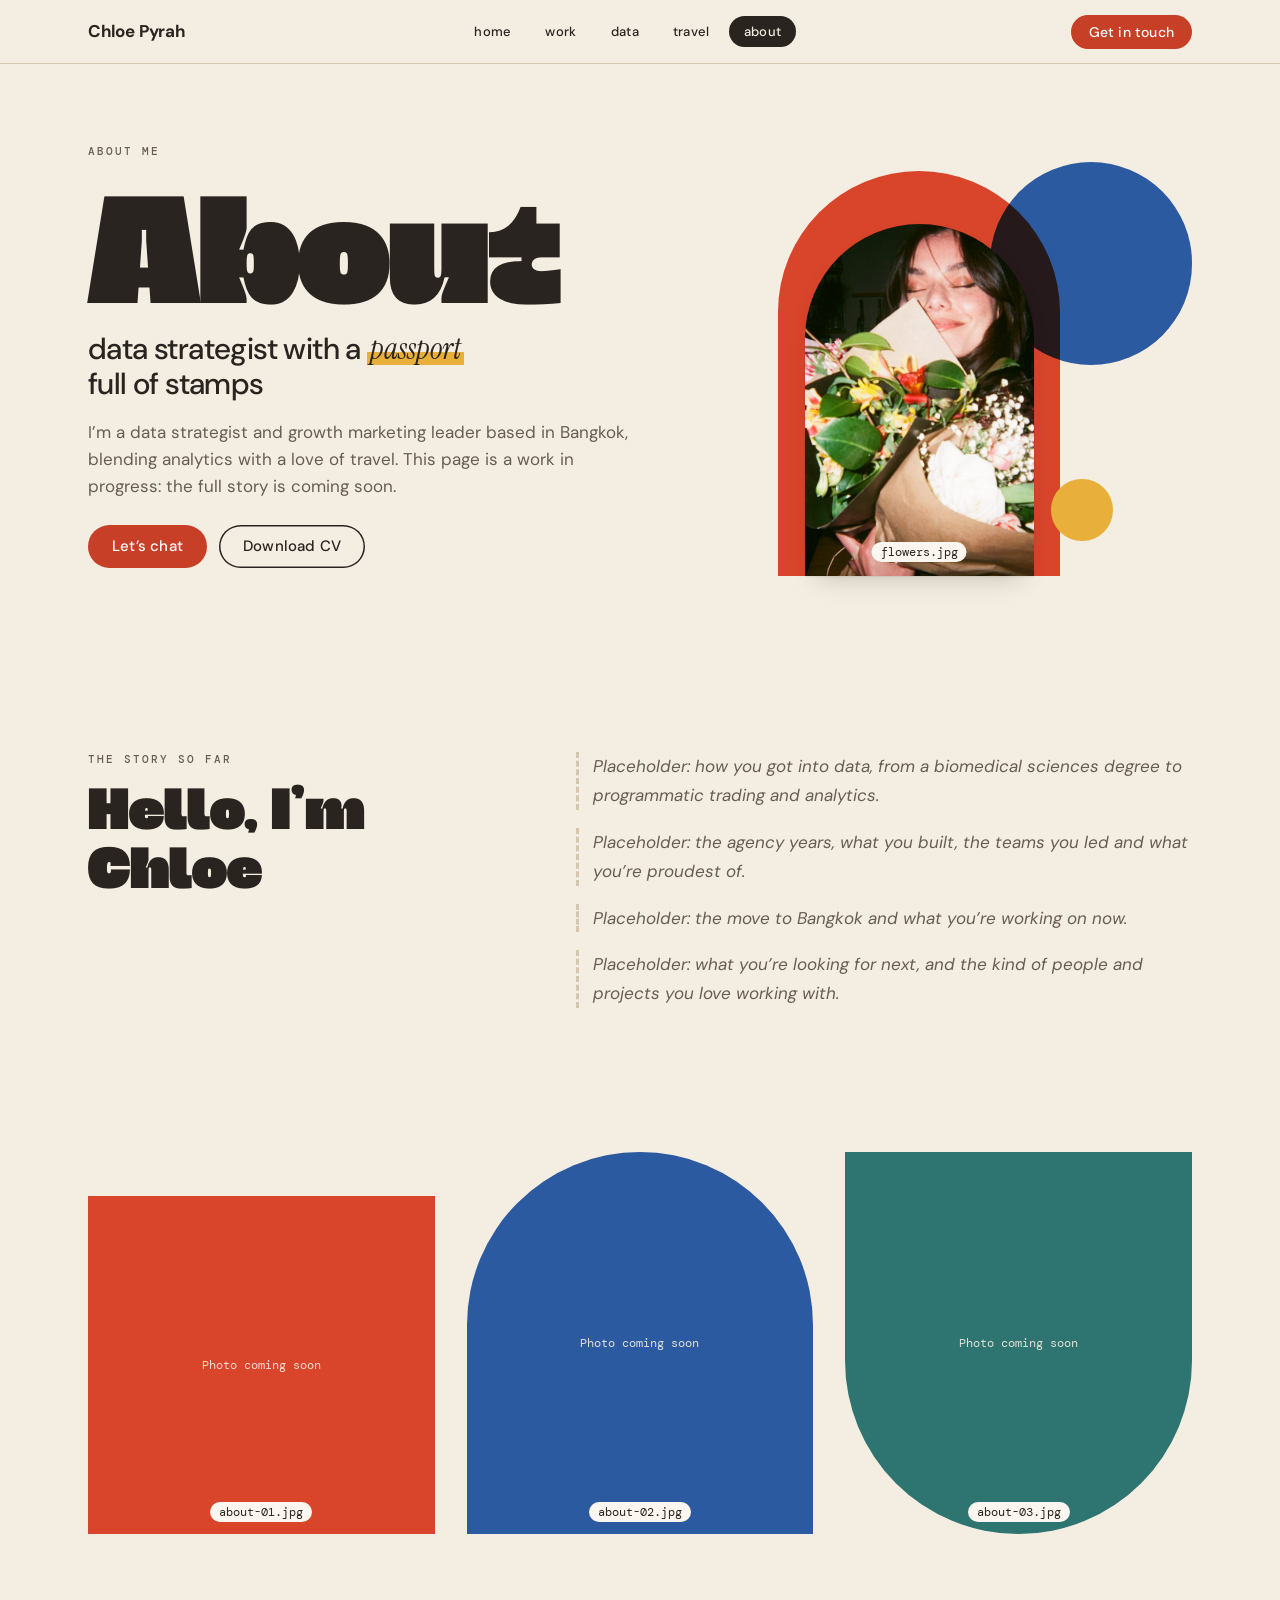
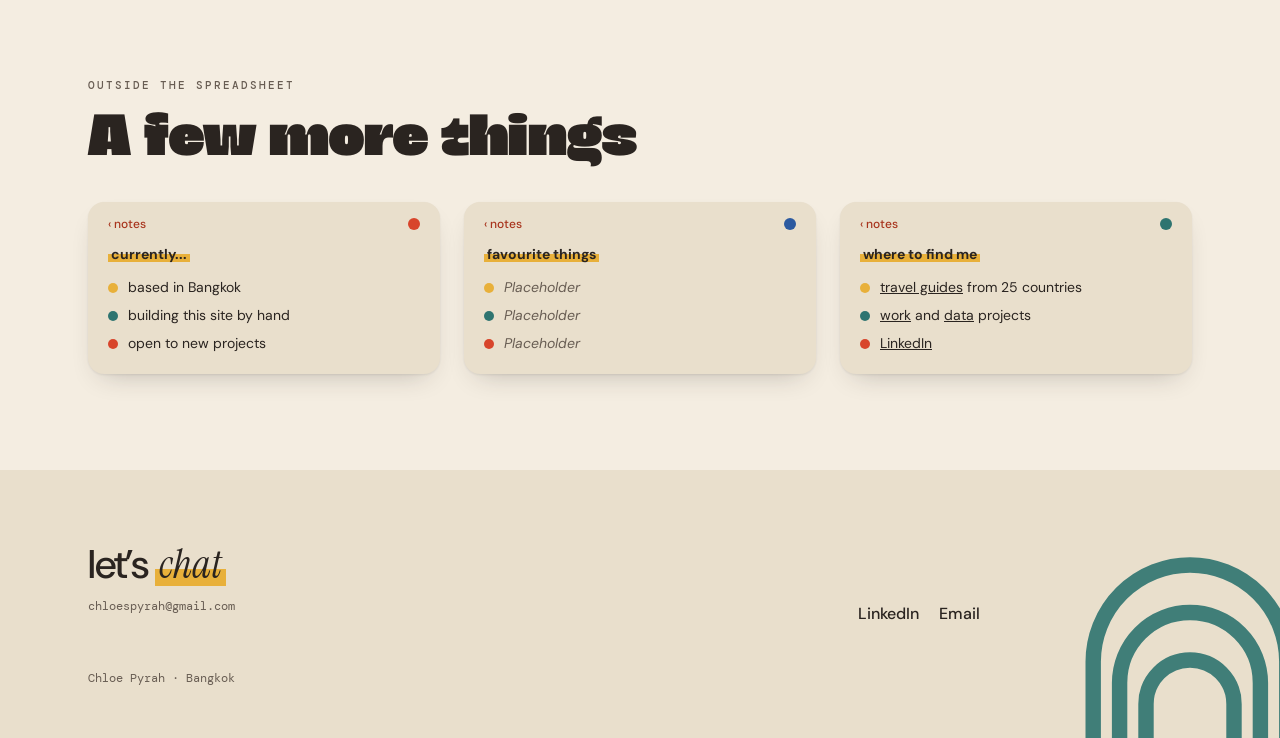
==== about.html @ 9a626092 "Add work, data, travel and about pages" ====
<!DOCTYPE html>
<html lang="en-GB">
<head>
  <meta charset="UTF-8" />
  <meta name="viewport" content="width=device-width, initial-scale=1, viewport-fit=cover" />
  <title>About | Chloe Pyrah</title>
  <meta name="description" content="About Chloe Pyrah, a data strategist and growth marketing leader based in Bangkok." />
  <meta property="og:title" content="About | Chloe Pyrah" />
  <meta property="og:description" content="About Chloe Pyrah, a data strategist and growth marketing leader based in Bangkok." />
  <meta property="og:url" content="https://chloepyrah.com/about.html" />
  <meta property="og:image" content="https://chloepyrah.com/assets/img/chloe-angkor.png" />
  <meta name="theme-color" content="#f4ede1" />
  <link rel="icon" href="favicon.svg" type="image/svg+xml" />
  <link rel="icon" href="favicon-32.png" type="image/png" sizes="32x32" />
  <link rel="apple-touch-icon" href="apple-touch-icon.png" />
  <link rel="preload" href="assets/fonts/Inktera.woff2" as="font" type="font/woff2" crossorigin />
  <link rel="preconnect" href="https://fonts.googleapis.com" />
  <link rel="preconnect" href="https://fonts.gstatic.com" crossorigin />
  <link rel="stylesheet" href="https://fonts.googleapis.com/css2?family=DM+Mono:wght@400;500&amp;family=DM+Sans:opsz,wght@9..40,400;9..40,500;9..40,700&amp;family=Instrument+Serif:ital@0;1&amp;display=swap" />
  <link rel="stylesheet" href="assets/css/styles.css" />
</head>
<body class="page-about">
  <a class="skip" href="#main">Skip to content</a>

  <header class="site-header">
    <div class="wrap">
      <a class="site-name" href="index.html">Chloe Pyrah</a>
      <nav class="cp-pillnav" aria-label="Main">
        <a class="cp-pill" href="index.html">home</a>
        <a class="cp-pill" href="work.html">work</a>
        <a class="cp-pill" href="data.html">data</a>
        <a class="cp-pill" href="travel.html">travel</a>
        <a class="cp-pill" href="about.html" aria-current="page">about</a>
      </nav>
      <a class="cp-btn cp-btn-primary" href="mailto:chloespyrah@gmail.com">Get in touch</a>
    </div>
  </header>

  <main id="main">

    <!-- PAGE HERO -->
    <section class="page-hero page-hero-about" aria-labelledby="page-title">
      <div class="page-hero-text">
        <p class="eyebrow">About me</p>
        <h1 class="page-title" id="page-title">About</h1>
        <p class="cp-phero-tagline">data strategist with a <em class="cp-marker">passport</em> full of stamps</p>
        <p class="hero-intro">I&rsquo;m a data strategist and growth marketing leader based in Bangkok, blending analytics with a love of travel. This page is a work in progress: the full story is coming soon.</p>
        <div class="cp-phero-actions"><a class="cp-btn cp-btn-primary" href="mailto:chloespyrah@gmail.com">Let&rsquo;s chat</a><a class="cp-btn cp-btn-outline" href="resume.pdf" download="Chloe-Pyrah-CV.pdf">Download CV</a></div>
      </div>
      <div class="page-hero-art" aria-hidden="true"><span class="ph-arch"></span><span class="ph-sun"></span><span class="ph-dot"></span><span class="ph-photo ph-photo-arch" style="background-image:url(assets/img/flowers.jpg)"></span><span class="ph-label">flowers.jpg</span></div>
    </section>

    <!-- STORY: replace each placeholder paragraph with your own words, then delete class="placeholder-text" -->
    <section class="section" aria-labelledby="story-title">
      <div class="wrap story">
        <div class="story-head"><p class="eyebrow">The story so far</p><h2 class="h-display" id="story-title">Hello, I&rsquo;m Chloe</h2></div>
        <div class="story-body">
          <p class="placeholder-text">Placeholder: how you got into data, from a biomedical sciences degree to programmatic trading and analytics.</p>
          <p class="placeholder-text">Placeholder: the agency years, what you built, the teams you led and what you&rsquo;re proudest of.</p>
          <p class="placeholder-text">Placeholder: the move to Bangkok and what you&rsquo;re working on now.</p>
          <p class="placeholder-text">Placeholder: what you&rsquo;re looking for next, and the kind of people and projects you love working with.</p>
        </div>
      </div>
    </section>

    <section class="section section-tight" aria-label="Photos">
      <div class="wrap">
        <div class="photo-row">
          <!-- PHOTO: swap this slot for <img src="assets/img/about-01.jpg" alt="Describe the photo" /> --><figure class="photo-slot photo-rect cp-fill-red "><span class="photo-slot-text">Photo coming soon</span><figcaption class="cp-case-file">about-01.jpg</figcaption></figure>
          <!-- PHOTO: swap this slot for <img src="assets/img/about-02.jpg" alt="Describe the photo" /> --><figure class="photo-slot photo-arch cp-fill-blue "><span class="photo-slot-text">Photo coming soon</span><figcaption class="cp-case-file">about-02.jpg</figcaption></figure>
          <!-- PHOTO: swap this slot for <img src="assets/img/about-03.jpg" alt="Describe the photo" /> --><figure class="photo-slot photo-round cp-fill-teal "><span class="photo-slot-text">Photo coming soon</span><figcaption class="cp-case-file">about-03.jpg</figcaption></figure>
        </div>
      </div>
    </section>

    <section class="section" aria-labelledby="life-title">
      <div class="wrap">
        <div class="section-head"><div><p class="eyebrow">Outside the spreadsheet</p><h2 class="h-display" id="life-title">A few more things</h2></div></div>
        <div class="note-row note-row-3">
          <aside class="cp-note"><div class="cp-note-bar"><span class="cp-note-app">&lsaquo; notes</span><span class="cp-note-pin cp-fill-red" aria-hidden="true"></span></div><p class="cp-note-title"><mark>currently...</mark></p><ul class="cp-note-list"><li>based in Bangkok</li><li>building this site by hand</li><li>open to new projects</li></ul></aside>
          <aside class="cp-note"><div class="cp-note-bar"><span class="cp-note-app">&lsaquo; notes</span><span class="cp-note-pin cp-fill-blue" aria-hidden="true"></span></div><p class="cp-note-title"><mark>favourite things</mark></p><ul class="cp-note-list placeholder-list"><li>Placeholder</li><li>Placeholder</li><li>Placeholder</li></ul></aside>
          <aside class="cp-note"><div class="cp-note-bar"><span class="cp-note-app">&lsaquo; notes</span><span class="cp-note-pin cp-fill-teal" aria-hidden="true"></span></div><p class="cp-note-title"><mark>where to find me</mark></p><ul class="cp-note-list"><li><span><a href="travel.html">travel guides</a> from 25 countries</span></li><li><span><a href="work.html">work</a> and <a href="data.html">data</a> projects</span></li><li><a href="https://linkedin.com/in/chloepyrah" target="_blank" rel="noopener">LinkedIn</a></li></ul></aside>
        </div>
      </div>
    </section>

  </main>

  <footer class="site-footer">
    <svg viewBox="0 0 100 100" class="footer-arches cp-motif cp-fill-teal" style="width:220px" aria-hidden="true"><path class="cp-motif-arch" d="M 6 96 L 6 60.8 A 44 44 0 0 1 94 60.8 L 94 96"/><path class="cp-motif-arch" d="M 18 96 L 18 70.4 A 32 32 0 0 1 82 70.4 L 82 96"/><path class="cp-motif-arch" d="M 30 96 L 30 80.0 A 20 20 0 0 1 70 80.0 L 70 96"/></svg>
    <div class="wrap">
      <div class="footer-top">
        <div>
          <p class="h-line">let&rsquo;s <em class="cp-marker">chat</em></p>
          <p class="footer-small" style="margin-top:12px">chloespyrah@gmail.com</p>
        </div>
        <nav class="footer-links" aria-label="Elsewhere">
          <a href="https://linkedin.com/in/chloepyrah" target="_blank" rel="noopener">LinkedIn</a>
          <a href="mailto:chloespyrah@gmail.com">Email</a>
        </nav>
      </div>
      <p class="footer-small">Chloe Pyrah &middot; Bangkok</p>
    </div>
  </footer>

  <script src="assets/js/site.js"></script>
</body>
</html>
---- assets/css/styles.css ----
/* chloepyrah.com: styles generated from the Chloe Pyrah design system */
@font-face { font-family: "Inktera"; src: url("../fonts/Inktera.woff2") format("woff2"); font-weight: 400; font-style: normal; font-display: swap; }

:root {
  --paper: #f4ede1;
  --surface: #fbf7f0;
  --linen: #e9dfcc;
  --sky: #d6e1df;
  --sky-deep: #b5c9c6;
  --chrome: #e6ddcd;
  --line: #d3c7b2;
  --ink: #2a2420;
  --ink-muted: #685d53;
  --red: #d8452b;
  --red-fill: #c63f26;
  --red-ink: #a8341d;
  --on-red: #ffffff;
  --blue: #2c5aa0;
  --on-blue: #ffffff;
  --teal: #2e7470;
  --on-teal: #ffffff;
  --marker: #e8b03a;
  --on-marker: #2a2420;
  --orange: #e0782f;
  --olive: #8a9a3b;
  --focus: #2c5aa0;
  --dot-close: var(--red);
  --dot-min: var(--marker);
  --dot-max: var(--teal);
  --shadow-rest: 0 1px 2px rgba(42,36,32,0.08), 0 12px 28px -14px rgba(42,36,32,0.30);
  --shadow-hover: 0 2px 4px rgba(42,36,32,0.08), 0 20px 36px -16px rgba(42,36,32,0.36);
  --shadow-lift: 0 28px 50px -18px rgba(42,36,32,0.42);
  --space-1: 4px;
  --space-2: 8px;
  --space-3: 12px;
  --space-4: 16px;
  --space-5: 24px;
  --space-6: 32px;
  --space-7: 48px;
  --space-8: 64px;
  --space-9: 96px;
  --radius-none: 0px;
  --radius-window: 12px;
  --radius-card: 16px;
  --radius-pill: 999px;
  --font-display: "Inktera", "Arial Black", Impact, sans-serif;
  --font-serif: "Instrument Serif", "Times New Roman", Georgia, serif;
  --font-sans: "DM Sans", system-ui, -apple-system, "Segoe UI", sans-serif;
  --font-mono: "DM Mono", ui-monospace, "SF Mono", Menlo, monospace;
  --font-numerals: "Inktera", "Arial Black", Impact, sans-serif;
  --blue-light: #b9cdec;
  --teal-light: #b3d6d2;
  --olive-light: #d6dca8;
  --orange-ink: #b5521a;
  --olive-ink: #5b6820;
  color-scheme: light;
}
@media (prefers-color-scheme: dark) {
  :root {
  --paper: #1b1a17;
  --surface: #24221e;
  --linen: #2b2823;
  --sky: #1f2a2b;
  --sky-deep: #2c3b3c;
  --chrome: #34302a;
  --line: #47413a;
  --ink: #f1e9dc;
  --ink-muted: #b5aa9b;
  --red: #f0684b;
  --red-fill: #f0684b;
  --red-ink: #f5937c;
  --on-red: #1b1a17;
  --blue: #8aaee6;
  --on-blue: #1b1a17;
  --teal: #5fb0ad;
  --on-teal: #1b1a17;
  --marker: #e8b03a;
  --on-marker: #2a2420;
  --orange: #ee8e47;
  --olive: #a7b752;
  --focus: #e8b03a;
  --dot-close: var(--red);
  --dot-min: var(--marker);
  --dot-max: var(--teal);
  --shadow-rest: 0 1px 2px rgba(0,0,0,0.4), 0 12px 28px -14px rgba(0,0,0,0.7);
  --shadow-hover: 0 2px 4px rgba(0,0,0,0.4), 0 20px 36px -16px rgba(0,0,0,0.8);
  --shadow-lift: 0 28px 50px -18px rgba(0,0,0,0.85);
    --blue-light: #2c3f60;
    --teal-light: #24413f;
    --olive-light: #3a3f22;
    --orange-ink: #f39a5c;
    --olive-ink: #b9c76a;
    color-scheme: dark;
  }
}

[hidden] { display: none !important; }
.cp-row { display: flex; flex-wrap: wrap; gap: 16px; align-items: center; padding: 20px; }

:where(.cp-btn, .cp-pill, .cp-icon, .cp-case, .cp-draggable, .cp-dot, .cp-sticker):focus-visible { outline: 2px solid var(--focus); outline-offset: 3px; }

/* Shared: calm easing, tone fills, print grain */
:root {
  --cp-ease: cubic-bezier(.22, .61, .36, 1);
  --cp-grain: url("data:image/svg+xml,%3Csvg xmlns='http://www.w3.org/2000/svg' width='160' height='160'%3E%3Cfilter id='n'%3E%3CfeTurbulence type='fractalNoise' baseFrequency='.9' numOctaves='2' stitchTiles='stitch'/%3E%3CfeColorMatrix values='0 0 0 0 0.16 0 0 0 0 0.14 0 0 0 0 0.12 0 0 0 .55 0'/%3E%3C/filter%3E%3Crect width='100%25' height='100%25' filter='url(%23n)'/%3E%3C/svg%3E");
}
.cp-tone-red { background-color: var(--red); color: var(--on-red); }
.cp-tone-blue { background-color: var(--blue); color: var(--on-blue); }
.cp-tone-teal { background-color: var(--teal); color: var(--on-teal); }
.cp-tone-marker { background-color: var(--marker); color: var(--on-marker); }
.cp-tone-orange { background-color: var(--orange); color: var(--on-marker); }
.cp-tone-olive { background-color: var(--olive); color: var(--on-marker); }
.cp-fill-red { fill: var(--red); background-color: var(--red); } .cp-fill-blue { fill: var(--blue); background-color: var(--blue); }
.cp-fill-teal { fill: var(--teal); background-color: var(--teal); } .cp-fill-marker { fill: var(--marker); background-color: var(--marker); }
.cp-fill-orange { fill: var(--orange); background-color: var(--orange); } .cp-fill-olive { fill: var(--olive); background-color: var(--olive); }
svg.cp-motif, svg.cp-atom { background-color: transparent; }

/* Button: flat pill, lifts softly */
.cp-btn { display: inline-flex; align-items: center; gap: 8px; font: 500 15px/1 var(--font-sans); letter-spacing: .2px; padding: 14px 24px; border-radius: var(--radius-pill); border: 0; cursor: pointer; text-decoration: none; transition: transform .25s var(--cp-ease), box-shadow .25s var(--cp-ease), background-color .2s var(--cp-ease); }
.cp-btn:hover { transform: translateY(-2px); box-shadow: var(--shadow-rest); }
.cp-btn:active { transform: translateY(0); box-shadow: none; }
.cp-btn-primary { background: var(--red-fill); color: var(--on-red); }
.cp-btn-secondary { background: var(--blue); color: var(--on-blue); }
.cp-btn-accent { background: var(--marker); color: var(--on-marker); }
.cp-btn-outline { background: transparent; color: var(--ink); box-shadow: inset 0 0 0 1.5px var(--ink); }
.cp-btn-outline:hover { background: var(--ink); color: var(--paper); box-shadow: none; }

/* Tag: flat catalogue label */
.cp-tag { display: inline-flex; align-items: center; font: 500 11px/14px var(--font-mono); letter-spacing: 2px; text-transform: uppercase; padding: 5px 11px; border-radius: var(--radius-pill); }
.cp-tag-neutral { color: var(--ink-muted); box-shadow: inset 0 0 0 1px var(--line); }
.cp-tag-work { background: var(--blue); color: var(--on-blue); }
.cp-tag-data { background: var(--marker); color: var(--on-marker); }
.cp-tag-travel { background: var(--orange); color: var(--on-marker); }
.cp-tag-fashion { background: var(--red-fill); color: var(--on-red); }

/* Marker: italic word over a mustard band on the lower half, like a printed underline */
.cp-marker { font-family: var(--font-serif); font-style: italic; font-weight: 400; letter-spacing: 0; color: inherit; background: linear-gradient(transparent 60%, var(--marker) 60%, var(--marker) 92%, transparent 92%); padding: 0 .1em; -webkit-box-decoration-break: clone; box-decoration-break: clone; }
.cp-marker-red { background-image: linear-gradient(transparent 60%, var(--red) 60%, var(--red) 92%, transparent 92%); }
.cp-marker-blue { background-image: linear-gradient(transparent 60%, var(--blue) 60%, var(--blue) 92%, transparent 92%); }
.cp-marker-teal { background-image: linear-gradient(transparent 60%, var(--teal) 60%, var(--teal) 92%, transparent 92%); }
.cp-marker-orange { background-image: linear-gradient(transparent 60%, var(--orange) 60%, var(--orange) 92%, transparent 92%); }
.cp-marker-olive { background-image: linear-gradient(transparent 60%, var(--olive) 60%, var(--olive) 92%, transparent 92%); }
.cp-marker:is(.cp-marker-red, .cp-marker-blue, .cp-marker-teal) { color: inherit; }

/* Sticker: flat badges and the atomic starburst */
.cp-sticker { position: relative; display: inline-grid; place-items: center; text-align: center; text-decoration: none; flex: none; transition: transform .6s var(--cp-ease); }
.cp-sticker-text { position: relative; font: 500 11px/1.25 var(--font-mono); letter-spacing: 2px; text-transform: uppercase; padding: 0 12px; }
.cp-sticker-circle { border-radius: 50%; }
.cp-sticker-circle:hover { transform: rotate(-12deg); }
.cp-sticker-halfmoon { border-radius: 999px 999px 0 0; align-items: end; padding-bottom: 10px; box-sizing: border-box; }
.cp-sticker-pill { border-radius: var(--radius-pill); padding: 10px 8px; }
.cp-sticker-atom { background: none !important; color: var(--on-marker); }
.cp-sticker-atom .cp-sticker-text { color: var(--on-marker); font-size: 10px; letter-spacing: 1.5px; max-width: 54%; padding: 0; line-height: 1.15; }
.cp-sticker-atom:not(.cp-tone-marker) .cp-sticker-text { color: #ffffff; } /* white text on red, blue, teal, orange and olive starbursts */
.cp-atom { position: absolute; inset: 0; width: 100%; height: 100%; transition: transform 1.2s var(--cp-ease); }
.cp-sticker-atom:hover .cp-atom { transform: rotate(45deg); }
.cp-atom line { stroke-width: 3px; stroke-linecap: round; }
.cp-sticker-atom.cp-tone-marker .cp-atom { --a: var(--marker); } .cp-sticker-atom.cp-tone-red .cp-atom { --a: var(--red); }
.cp-sticker-atom.cp-tone-blue .cp-atom { --a: var(--blue); } .cp-sticker-atom.cp-tone-teal .cp-atom { --a: var(--teal); }
.cp-sticker-atom.cp-tone-orange .cp-atom { --a: var(--orange); } .cp-sticker-atom.cp-tone-olive .cp-atom { --a: var(--olive); }
.cp-atom line { stroke: var(--a, var(--marker)); } .cp-atom circle { fill: var(--a, var(--marker)); }

/* Motif */
.cp-motif { display: block; max-width: 100%; height: auto; overflow: visible; }
.cp-motif .cp-motif-ring { fill: none; stroke-width: 6px; stroke-linecap: round; }
.cp-fill-red .cp-motif-ring { stroke: var(--red); } .cp-fill-blue .cp-motif-ring { stroke: var(--blue); } .cp-fill-teal .cp-motif-ring { stroke: var(--teal); }
.cp-fill-marker .cp-motif-ring { stroke: var(--marker); } .cp-fill-orange .cp-motif-ring { stroke: var(--orange); } .cp-fill-olive .cp-motif-ring { stroke: var(--olive); }
.cp-motif .cp-motif-arch { fill: none; stroke-width: 7px; }
.cp-fill-red .cp-motif-arch { stroke: var(--red); } .cp-fill-blue .cp-motif-arch { stroke: var(--blue); } .cp-fill-teal .cp-motif-arch { stroke: var(--teal); }
.cp-fill-marker .cp-motif-arch { stroke: var(--marker); } .cp-fill-orange .cp-motif-arch { stroke: var(--orange); } .cp-fill-olive .cp-motif-arch { stroke: var(--olive); }
.cp-motif .cp-motif-alt { fill: var(--ink); opacity: .85; }

/* Marquee: a slow printed band */
.cp-marquee { overflow: hidden; }
.cp-marquee-track { display: flex; width: max-content; animation: cp-marquee var(--cp-marquee-speed, 48s) linear infinite; }
.cp-marquee:hover .cp-marquee-track { animation-play-state: paused; }
.cp-marquee-row { display: flex; align-items: center; gap: 32px; padding: 14px 16px; font: 400 24px/1 var(--font-display); white-space: nowrap; }
.cp-marquee-dot { width: 10px; height: 10px; border-radius: 50%; background: currentColor; opacity: .9; }
@keyframes cp-marquee { to { transform: translateX(-50%); } }

/* Squiggle */
.cp-squiggle { display: block; max-width: 100%; height: auto; overflow: visible; }
.cp-squiggle path { fill: none; stroke-width: 10px; stroke-linecap: round; stroke-linejoin: round; }
.cp-stroke-teal path { stroke: var(--teal); } .cp-stroke-red path { stroke: var(--red); } .cp-stroke-blue path { stroke: var(--blue); }
.cp-stroke-marker path { stroke: var(--marker); } .cp-stroke-orange path { stroke: var(--orange); } .cp-stroke-olive path { stroke: var(--olive); }

/* PillNav */
.cp-pillnav { display: flex; flex-wrap: wrap; gap: 4px; justify-content: center; padding: 4px; border-radius: var(--radius-pill); background: color-mix(in srgb, var(--surface) 70%, transparent); width: fit-content; margin-inline: auto; box-shadow: var(--shadow-rest); }
.cp-pill { font: 500 13px/1 var(--font-sans); letter-spacing: .3px; color: var(--ink); text-decoration: none; padding: 9px 15px; border-radius: var(--radius-pill); transition: background-color .2s var(--cp-ease), color .2s var(--cp-ease); }
.cp-pill:hover { background: var(--linen); }
.cp-pill[aria-current="page"] { background: var(--ink); color: var(--paper); }

/* Window: soft rounded panel, gentle depth */
.cp-win { position: relative; background: var(--surface); border-radius: var(--radius-window); box-shadow: var(--shadow-rest), 0 0 0 1px var(--line); max-width: 100%; transition: box-shadow .3s var(--cp-ease), transform .3s var(--cp-ease); }
.cp-win-handle { background: var(--chrome); border-radius: var(--radius-window) var(--radius-window) 0 0; }
.cp-win.is-collapsed .cp-win-handle { border-radius: var(--radius-window); }
.cp-win-body { overflow: hidden; border-radius: 0 0 var(--radius-window) var(--radius-window); }
.cp-win-arch .cp-win-body-flush { border-radius: 0 0 var(--radius-window) var(--radius-window); padding: 10px 10px 0; background: var(--surface); }
.cp-win-arch .cp-win-body-flush > * { border-radius: 999px 999px 0 0; overflow: hidden; }
.cp-draggable .cp-win-handle, .cp-note.cp-draggable, .cp-icon.cp-draggable { cursor: grab; touch-action: none; user-select: none; }
.is-dragging, .is-dragging .cp-win-handle { cursor: grabbing !important; }
.cp-win.is-dragging, .cp-note.is-dragging { box-shadow: var(--shadow-lift), 0 0 0 1px var(--line); transform: scale(1.02); }
.cp-win-bar { display: flex; align-items: center; gap: 12px; padding: 10px 12px; min-height: 18px; }
.cp-dots { display: inline-flex; gap: 7px; flex: none; }
.cp-dot { width: 12px; height: 12px; padding: 0; border: 0; border-radius: 50%; display: block; cursor: pointer; transition: transform .2s var(--cp-ease); }
.cp-dot:hover { transform: scale(1.25); }
.cp-dot-close { background: var(--dot-close); } .cp-dot-min { background: var(--dot-min); } .cp-dot-max { background: var(--dot-max); }
.cp-win-title { font: 400 12px/16px var(--font-mono); color: var(--ink-muted); white-space: nowrap; overflow: hidden; text-overflow: ellipsis; }
.cp-win-url { flex: 1; font: 400 12px/16px var(--font-mono); color: var(--ink-muted); background: var(--surface); border-radius: var(--radius-pill); padding: 3px 12px; text-align: center; white-space: nowrap; overflow: hidden; text-overflow: ellipsis; }
.cp-win-body { padding: 24px; font-size: 14px; line-height: 21px; }
.cp-win-body-flush { padding: 0; }
.cp-win-body-flush > img, .cp-win-body-flush > .cp-ph { display: block; width: 100%; }
.cp-shake { animation: cp-shake .45s var(--cp-ease); }
.cp-rise { animation: cp-rise .5s var(--cp-ease); }
@keyframes cp-shake { 0%,100% { translate: 0 0; } 25% { translate: -5px 0; } 50% { translate: 4px 0; } 75% { translate: -2px 0; } }
@keyframes cp-rise { 0%,100% { translate: 0 0; } 50% { translate: 0 -8px; } }

/* DesktopIcon */
.cp-icon { display: inline-flex; flex-direction: column; align-items: center; gap: 8px; width: 108px; padding: 6px; background: none; border: 0; border-radius: 8px; color: var(--ink); text-decoration: none; font: inherit; cursor: pointer; transition: transform .3s var(--cp-ease); }
.cp-icon:hover { transform: translateY(-3px); }
.cp-icon:hover .cp-icon-label { background: var(--ink); color: var(--paper); }
.cp-thumb { width: 80px; height: 64px; border-radius: 6px; background-size: cover; background-position: center; border: 4px solid var(--surface); box-shadow: var(--shadow-rest); }
.cp-thumb-arch { border-radius: 999px 999px 6px 6px; height: 72px; width: 64px; }
.cp-thumb-circle { border-radius: 50%; width: 68px; height: 68px; }
.cp-thumb-sky { background-color: var(--sky-deep); }
.cp-thumb-red { background-color: var(--red); } .cp-thumb-blue { background-color: var(--blue); } .cp-thumb-teal { background-color: var(--teal); }
.cp-thumb-linen { background-color: var(--linen); } .cp-thumb-marker { background-color: var(--marker); }
.cp-thumb-orange { background-color: var(--orange); } .cp-thumb-olive { background-color: var(--olive); }
.cp-folder { width: 64px; height: 52px; }
.cp-folder-back { fill: var(--teal); }
.cp-folder-front { fill: var(--marker); }
.cp-icon-label { font: 400 12px/16px var(--font-mono); padding: 2px 7px; border-radius: 4px; max-width: 100%; overflow: hidden; text-overflow: ellipsis; white-space: nowrap; color: var(--ink); transition: background-color .2s var(--cp-ease), color .2s var(--cp-ease); }

/* NoteCard */
.cp-note { position: relative; background: var(--linen); color: var(--ink); border-radius: var(--radius-card); box-shadow: var(--shadow-rest); padding: 14px 20px 20px; width: 260px; max-width: 100%; font-size: 14px; line-height: 21px; box-sizing: border-box; transition: box-shadow .3s var(--cp-ease), transform .3s var(--cp-ease); }
.cp-note:hover { box-shadow: var(--shadow-hover); transform: translateY(-2px); }
.cp-note-bar { display: flex; justify-content: space-between; align-items: center; margin-bottom: 12px; }
.cp-note-app { font: 500 12px/16px var(--font-sans); color: var(--red-ink); }
.cp-note-pin { width: 12px; height: 12px; border-radius: 50%; }
.cp-note-title { margin: 0 0 12px; font-weight: 700; }
.cp-note-title mark { background: linear-gradient(transparent 50%, var(--marker) 50%, var(--marker) 92%, transparent 92%); color: inherit; padding: 0 3px; }
.cp-note-list { list-style: none; margin: 0; padding: 0; display: grid; gap: 7px; }
.cp-note-list li { display: flex; gap: 10px; align-items: baseline; }
.cp-note-list li::before { content: ""; flex: none; width: 10px; height: 10px; border-radius: 50%; background: var(--marker); transform: translateY(1px); }
.cp-note-list li:nth-child(3n+2)::before { background: var(--teal); }
.cp-note-list li:nth-child(3n)::before { background: var(--red); }
.cp-note-body p { margin: 0 0 8px; }

/* Desktop: a faded print with a sun and a hill */
.cp-desktop { position: relative; overflow: hidden; color: var(--ink); isolation: isolate; }
.cp-desktop::after { content: ""; position: absolute; inset: 0; background-image: var(--cp-grain); opacity: .18; mix-blend-mode: multiply; pointer-events: none; z-index: 0; }
.cp-desktop-sky { background: var(--sky); }
.cp-desktop-paper { background: var(--paper); }
.cp-desktop-sun { position: absolute; z-index: -1; width: 340px; height: 340px; right: -60px; top: -110px; border-radius: 50%; background: var(--marker); opacity: .8; }
.cp-desktop-hill { position: absolute; z-index: -1; width: 70%; height: 320px; left: -12%; bottom: -200px; border-radius: 50% 50% 0 0; background: var(--sky-deep); }
.cp-desktop-paper .cp-desktop-hill { background: var(--linen); }
.cp-desktop-nav { position: relative; z-index: 2; padding: 16px; }

/* PortraitHero: a cut-out portrait sitting on a flat ledge */
.cp-phero { position: relative; display: grid; grid-template-columns: minmax(0, 1fr) minmax(0, 1fr); align-items: center; gap: 32px; padding: 48px max(16px, 6%); background: var(--paper); overflow: hidden; isolation: isolate; }
.cp-phero::after { content: ""; position: absolute; inset: 0; background-image: var(--cp-grain); opacity: .14; mix-blend-mode: multiply; pointer-events: none; }
.cp-phero-text { position: relative; z-index: 2; display: grid; gap: 18px; align-content: center; }
.cp-phero-eyebrow { font: 500 11px/14px var(--font-mono); letter-spacing: 2px; text-transform: uppercase; color: var(--ink-muted); }
.cp-phero-name { margin: 0; font: 400 144px/0.88 var(--font-display); color: var(--ink); text-wrap: balance; }
.cp-phero-tagline { margin: 0; font: 500 30px/1.2 var(--font-sans); letter-spacing: -0.6px; max-width: 18ch; }
.cp-phero-actions { display: flex; flex-wrap: wrap; gap: 12px; margin-top: 6px; }
.cp-phero-stage { position: relative; justify-self: center; width: min(100%, 380px); padding-top: 24px; }
.cp-phero-sun { position: absolute; z-index: -1; width: 78%; aspect-ratio: 1; top: -2%; left: 14%; border-radius: 50%; background: var(--marker); }
.cp-phero-dot { position: absolute; z-index: -1; width: 18%; aspect-ratio: 1; top: 6%; left: -6%; border-radius: 50%; background: var(--orange); }
.cp-phero-figure { position: relative; width: 100%; max-width: 100%; }
.cp-phero-ledge { position: absolute; z-index: 0; top: var(--cp-seat, 60%); left: -20%; right: -70%; height: 140%; border-radius: 999px 999px 0 0; background: var(--teal); }
.cp-phero-blue .cp-phero-ledge { background: var(--blue); } .cp-phero-red .cp-phero-ledge { background: var(--red); }
.cp-phero-img { position: relative; z-index: 1; display: block; width: 100%; height: auto; filter: drop-shadow(0 18px 24px rgba(42, 36, 32, .28)); }
.cp-phero-stage > .cp-sticker { position: absolute; z-index: 2; right: -16%; top: 4%; }
@media (max-width: 640px) {
  .cp-phero { grid-template-columns: 1fr; padding-block: 32px 0; }
  .cp-phero-name { font-size: 72px; }
  .cp-phero-tagline { font-size: 24px; }
  .cp-phero-stage { width: min(80%, 300px); }
}

/* TravelMap: dot-matrix world, pins, zoom, regions, note on click */
.cp-tmap { position: relative; background: var(--linen); border-radius: var(--radius-card); padding: 24px; isolation: isolate; }
.cp-tmap::after { content: ""; position: absolute; inset: 0; border-radius: inherit; background-image: var(--cp-grain); opacity: .14; mix-blend-mode: multiply; pointer-events: none; z-index: 0; }
.cp-tmap-caption { position: relative; z-index: 1; margin: 0 0 14px; font: 400 12px/16px var(--font-mono); color: var(--ink-muted); }
.cp-tmap-stage { position: relative; z-index: 1; width: 100%; max-width: 100%; overflow: hidden; border-radius: 10px; touch-action: none; }
.cp-tmap-stage.is-panning { cursor: grabbing; }
.cp-tmap-world { position: absolute; inset: 0; transform-origin: 0 0; transition: transform .6s var(--cp-ease); }
.cp-tmap-stage.is-panning .cp-tmap-world { transition: none; }
.cp-tmap-dots { position: absolute; inset: 0; width: 100%; height: 100%; }
.cp-tmap-dots path { fill: var(--sky-deep); }
.cp-tmap-pins { position: absolute; inset: 0; pointer-events: none; }
.cp-tmap-pin { pointer-events: auto; position: absolute; z-index: 2; width: 14px; height: 14px; margin: -7px 0 0 -7px; padding: 0; border: 2.5px solid var(--surface); border-radius: 50%; background: var(--red); box-shadow: 0 2px 6px rgba(42, 36, 32, .3); cursor: pointer; transition: left .6s var(--cp-ease), top .6s var(--cp-ease), transform .2s var(--cp-ease), background-color .2s var(--cp-ease); }
.cp-tmap-stage.is-panning .cp-tmap-pin { transition: none; }
.cp-tmap-pin:hover, .cp-tmap-pin:focus-visible { transform: scale(1.5); z-index: 3; }
.cp-tmap-pin:focus-visible { outline: 2px solid var(--focus); outline-offset: 3px; }
.cp-tmap-pin.is-open { background: var(--marker); transform: scale(1.6); z-index: 4; }
.cp-tmap-pin.is-open::after { content: ""; position: absolute; inset: -9px; border-radius: 50%; border: 2px solid var(--marker); opacity: .6; }
.cp-tmap-regions { position: absolute; z-index: 5; left: 12px; bottom: 12px; display: flex; flex-wrap: wrap; gap: 6px; }
.cp-tmap-chip { font: 500 12px/1 var(--font-sans); padding: 8px 12px; border: 0; border-radius: var(--radius-pill); background: var(--surface); color: var(--ink); box-shadow: var(--shadow-rest); cursor: pointer; transition: background-color .2s var(--cp-ease), color .2s var(--cp-ease); }
.cp-tmap-chip:hover { background: var(--marker); color: var(--on-marker); }
.cp-tmap-chip[aria-pressed="true"] { background: var(--ink); color: var(--paper); }
.cp-tmap-zoom { position: absolute; z-index: 5; right: 12px; bottom: 12px; display: grid; border-radius: 12px; overflow: hidden; background: var(--surface); box-shadow: var(--shadow-rest); }
.cp-tmap-zbtn { width: 36px; height: 36px; border: 0; background: transparent; color: var(--ink); font: 500 20px/1 var(--font-sans); cursor: pointer; }
.cp-tmap-zbtn + .cp-tmap-zbtn { border-top: 1px solid var(--line); }
.cp-tmap-zbtn:hover:not(:disabled) { background: var(--marker); color: var(--on-marker); }
.cp-tmap-zbtn:disabled { color: var(--line); cursor: default; }
:where(.cp-tmap-chip, .cp-tmap-zbtn):focus-visible { outline: 2px solid var(--focus); outline-offset: -2px; }
.cp-tmap-card { position: absolute; z-index: 6; width: 290px; transform: translateX(18px); animation: cp-tmap-in .3s var(--cp-ease); }
.cp-tmap-card.is-left { transform: translateX(calc(-100% - 18px)); }
.cp-tmap-card .cp-note { width: 100%; box-shadow: var(--shadow-hover); }
.cp-tmap-close { border: 0; background: none; padding: 0 2px; font: 400 20px/1 var(--font-sans); color: var(--ink-muted); cursor: pointer; }
.cp-tmap-close:hover { color: var(--ink); }
.cp-tmap-more { display: inline-block; margin-top: 12px; font-weight: 500; font-size: 13px; color: var(--red-ink); text-decoration: none; }
@keyframes cp-tmap-in { from { opacity: 0; } to { opacity: 1; } }
@media (max-width: 640px) {
  .cp-tmap { padding: 14px 10px; }
  .cp-tmap-pin { width: 11px; height: 11px; margin: -5.5px 0 0 -5.5px; border-width: 2px; }
  .cp-tmap-regions { left: 6px; bottom: 6px; gap: 4px; }
  .cp-tmap-chip { padding: 6px 9px; font-size: 11px; }
  .cp-tmap-zoom { right: 6px; bottom: auto; top: 6px; }
  .cp-tmap-zbtn { width: 30px; height: 30px; font-size: 17px; }
  .cp-tmap-card, .cp-tmap-card.is-left, .cp-tmap-card.is-up { position: static; transform: none; margin: 12px 0 0; width: auto; }
}
@media (prefers-reduced-motion: reduce) { .cp-tmap-card { animation: none; } .cp-tmap-pin, .cp-tmap-world { transition: none; } }

/* StatBlock */
.cp-stat { position: relative; margin: 0; display: grid; gap: 10px; padding: 22px 22px 22px; border-radius: var(--radius-card); background: var(--surface); box-shadow: var(--shadow-rest); max-width: 260px; overflow: hidden; isolation: isolate; }
.cp-stat-disc { position: absolute; z-index: -1; width: 120px; height: 120px; right: -36px; top: -36px; border-radius: 50%; }
.cp-stat-red .cp-stat-disc { background: var(--marker); }
.cp-stat-blue .cp-stat-disc { background: var(--blue-light); }
.cp-stat-orange .cp-stat-disc { background: var(--marker); }
.cp-stat-teal .cp-stat-disc { background: var(--teal-light); }
.cp-stat-green .cp-stat-disc { background: var(--olive-light); }
.cp-stat-value { font: 400 64px/0.9 var(--font-numerals); letter-spacing: -1px; }
.cp-stat-red .cp-stat-value { color: var(--red); }
.cp-stat-blue .cp-stat-value { color: var(--blue); }
.cp-stat-ink .cp-stat-value { color: var(--ink); }
.cp-stat-orange .cp-stat-value { color: var(--orange-ink); }
.cp-stat-green .cp-stat-value { color: var(--olive-ink); }
.cp-stat figcaption { display: grid; gap: 4px; }
.cp-stat-label { font-size: 14px; line-height: 21px; }
.cp-stat-source { font: 400 12px/16px var(--font-mono); color: var(--ink-muted); }

/* CaseCard: alternating rectangle, arch and circle frames */
.cp-case { position: relative; display: grid; gap: 12px; align-content: start; color: var(--ink); text-decoration: none; min-width: 0; }
.cp-case-media { position: relative; display: block; aspect-ratio: 4 / 3; max-width: 100%; background-size: cover; background-position: center; overflow: hidden; transition: border-radius .5s var(--cp-ease), filter .3s var(--cp-ease); }
.cp-case:nth-child(3n+2) .cp-case-media, .cp-case-frame-arch .cp-case-media { border-radius: 999px 999px 0 0; aspect-ratio: 4 / 4.2; }
.cp-case:nth-child(3n) .cp-case-media, .cp-case-frame-round .cp-case-media { border-radius: 0 0 999px 999px; aspect-ratio: 4 / 4.2; }
.cp-case-frame-rect .cp-case-media { border-radius: 0; aspect-ratio: 4 / 3; }
.cp-case:hover .cp-case-media { border-radius: 40px; }
.cp-case-work .cp-case-media { background-color: var(--blue); }
.cp-case-data .cp-case-media { background-color: var(--marker); }
.cp-case-travel .cp-case-media { background-color: var(--orange); }
.cp-case-fashion .cp-case-media { background-color: var(--red); }
.cp-case-file { position: absolute; left: 50%; bottom: 12px; transform: translateX(-50%); font: 400 12px/16px var(--font-mono); background: var(--surface); color: var(--ink); padding: 2px 9px; border-radius: var(--radius-pill); white-space: nowrap; }
.cp-case-sticker { position: absolute; right: -10px; top: -14px; }
.cp-case-meta { display: flex; gap: 10px; align-items: center; flex-wrap: wrap; }
.cp-case-when { font: 400 12px/16px var(--font-mono); color: var(--ink-muted); }
.cp-case-title { font: 400 28px/1 var(--font-display); transition: color .2s var(--cp-ease); }
.cp-case:hover .cp-case-title { color: var(--red); }
.cp-case-summary { font-size: 14px; line-height: 21px; color: var(--ink-muted); }

@media (prefers-reduced-motion: reduce) {
  .cp-marquee-track { animation: none; }
  .cp-shake, .cp-rise { animation: none; }
  .cp-btn, .cp-case-media, .cp-win, .cp-pill, .cp-sticker, .cp-note, .cp-icon, .cp-atom, .cp-dot { transition: none; }
}

/* ===== Page layout (chloepyrah.com) ===== */
*, *::before, *::after { box-sizing: border-box; }
html { scroll-behavior: smooth; }
body { margin: 0; background: var(--paper); color: var(--ink); font-family: var(--font-sans); font-size: 16px; line-height: 1.6; -webkit-font-smoothing: antialiased; }
img { max-width: 100%; display: block; }
a { color: inherit; }
.wrap { width: 100%; max-width: 1200px; margin-inline: auto; padding-left: max(16px, env(safe-area-inset-left, 0px)); padding-right: max(16px, env(safe-area-inset-right, 0px)); }
@media (min-width: 900px) { .wrap { padding-left: 48px; padding-right: 48px; } }
.skip { position: absolute; left: -9999px; } .skip:focus { left: 16px; top: 16px; z-index: 100; background: var(--surface); padding: 8px 12px; border-radius: 8px; }

/* Header */
.site-header { position: sticky; top: 0; z-index: 50; background: color-mix(in srgb, var(--paper) 88%, transparent); backdrop-filter: blur(10px); -webkit-backdrop-filter: blur(10px); border-bottom: 1px solid var(--line); }
.site-header .wrap { display: flex; align-items: center; justify-content: space-between; gap: 16px; padding-block: 12px; flex-wrap: wrap; }
.site-name { font: 700 17px/1 var(--font-sans); letter-spacing: -.2px; text-decoration: none; }
.site-header .cp-pillnav { box-shadow: none; background: transparent; margin: 0; }
.site-header .cp-btn { padding: 10px 18px; font-size: 14px; }
@media (max-width: 760px) { .site-header .cp-pillnav { order: 3; width: 100%; justify-content: flex-start; overflow-x: auto; flex-wrap: nowrap; } .site-header .cp-btn { display: none; } }

/* Hero tweaks for full-width page */
.cp-phero { min-height: min(640px, 86vh); padding-block: 56px 0; padding-left: max(16px, env(safe-area-inset-left, 0px)); padding-right: max(16px, env(safe-area-inset-right, 0px)); }
@media (min-width: 900px) { .cp-phero { padding-left: max(48px, calc((100% - 1104px) / 2)); padding-right: max(48px, calc((100% - 1104px) / 2)); } }
.cp-phero-stage { width: min(100%, 420px); align-self: end; }
.hero-intro { margin: 0; max-width: 46ch; color: var(--ink-muted); font-size: 17px; line-height: 1.6; }

/* Sections */
.section { padding-block: 96px; }
.section-head { display: flex; justify-content: space-between; align-items: end; gap: 24px; margin-bottom: 40px; flex-wrap: wrap; }
.eyebrow { font: 500 11px/14px var(--font-mono); letter-spacing: 2px; text-transform: uppercase; color: var(--ink-muted); margin: 0 0 12px; }
.h-display { margin: 0; font: 400 64px/.92 var(--font-display); color: var(--ink); text-wrap: balance; }
.h-line { margin: 0; font: 500 40px/1.1 var(--font-sans); letter-spacing: -1.2px; text-wrap: balance; }
.link-arrow { font: 500 14px/1 var(--font-sans); color: var(--red-ink); text-decoration: none; white-space: nowrap; }
.link-arrow:hover { text-decoration: underline; text-underline-offset: 4px; }
@media (max-width: 640px) { .section { padding-block: 64px; } .h-display { font-size: 40px; } .h-line { font-size: 28px; } }

.case-grid { display: grid; grid-template-columns: repeat(3, minmax(0, 1fr)); gap: 40px 32px; }
@media (max-width: 900px) { .case-grid { grid-template-columns: repeat(2, minmax(0, 1fr)); } }
@media (max-width: 600px) { .case-grid { grid-template-columns: 1fr; } }

/* About desktop */
.about-desktop .cp-desktop { border-radius: 24px; min-height: 620px; }
.about-copy { position: absolute; left: 48px; top: 64px; max-width: 420px; z-index: 1; }
.about-copy p { margin: 16px 0 0; }
.stat-row { display: grid; grid-template-columns: repeat(4, minmax(0, 1fr)); gap: 24px; margin-top: 48px; }
@media (max-width: 1100px) { .stat-row { grid-template-columns: repeat(2, minmax(0, 1fr)); } }
.stat-row .cp-stat { max-width: none; padding: 32px 28px 30px; gap: 14px; align-content: start; }
.stat-row .cp-stat-value { font-size: 88px; }
.cp-stat-teal .cp-stat-value { color: var(--teal); }
.stat-row .cp-stat-label { font-size: 15px; line-height: 23px; }
.stat-row .cp-stat-disc { width: 180px; height: 180px; right: -50px; top: -50px; }
@media (max-width: 760px) { .stat-row { grid-template-columns: 1fr; } .stat-row .cp-stat-value { font-size: 80px; } }
@media (max-width: 760px) {
  .about-desktop .cp-desktop { display: flex; flex-direction: column; gap: 24px; padding: 32px 16px; min-height: 0; }
  .about-copy { position: static; max-width: none; }
  .cp-desktop [data-drag] { position: static !important; width: auto !important; }
  .icon-row { display: flex; flex-wrap: wrap; gap: 8px; }
}
@media (min-width: 761px) { .cp-desktop [data-drag] { position: absolute; } .icon-row { display: contents; } }

/* Travel strip */
.places { display: grid; grid-template-columns: repeat(8, minmax(0, 1fr)); gap: 28px 20px; }
@media (max-width: 1000px) { .places { grid-template-columns: repeat(4, minmax(0, 1fr)); } }
.place { display: grid; gap: 10px; justify-items: center; text-align: center; text-decoration: none; }
.place-shape { width: 100%; max-width: 96px; aspect-ratio: 1; border-radius: 50%; display: grid; place-items: center; font: 400 28px/1 var(--font-display); color: var(--paper); transition: border-radius .5s var(--cp-ease), transform .3s var(--cp-ease); }
.place:nth-child(3n+2) .place-shape { border-radius: 999px 999px 0 0; }
.place:nth-child(3n) .place-shape { border-radius: 0 0 999px 999px; }
.place:hover .place-shape { border-radius: 24px; transform: translateY(-3px); }
.place-name { font-weight: 500; }
.place-region { font: 400 12px/16px var(--font-mono); color: var(--ink-muted); margin-top: -6px; }
.place-more .place-shape { background: transparent; box-shadow: inset 0 0 0 2px var(--line); color: var(--ink); font: 500 15px/1.2 var(--font-sans); }
@media (max-width: 600px) { .places { grid-template-columns: repeat(3, minmax(0, 1fr)); } }

/* Footer */
.site-footer { position: relative; overflow: hidden; background: var(--linen); padding-block: 72px 40px; isolation: isolate; }
.site-footer .wrap { display: grid; gap: 32px; }
.footer-top { display: flex; justify-content: space-between; align-items: end; gap: 24px; flex-wrap: wrap; }
.footer-links { display: flex; gap: 20px; flex-wrap: wrap; }
.footer-links a { text-decoration: none; font-weight: 500; }
.footer-links a:hover { color: var(--red-ink); }
.footer-small { font: 400 12px/16px var(--font-mono); color: var(--ink-muted); }
.footer-arches { position: absolute; right: -20px; bottom: -10px; width: 220px; z-index: -1; opacity: .9; }
@media (min-width: 761px) { .site-footer .wrap { padding-right: 260px; } }
@media (max-width: 760px) { .footer-arches { width: 110px; } .site-footer { padding-bottom: 120px; } .cp-case-media, .cp-case:nth-child(n) .cp-case-media { aspect-ratio: 16 / 11; } }

.place-shape.cp-fill-marker, .place-shape.cp-fill-olive, .place-shape.cp-fill-orange { color: var(--on-marker); }

.travel-map { margin-bottom: 48px; }
.place-group + .place-group { margin-top: 48px; }
.place-group-title { margin: 0 0 20px; font: 500 11px/14px var(--font-mono); letter-spacing: 2px; text-transform: uppercase; color: var(--ink-muted); display: flex; align-items: center; gap: 10px; }
.place-group-title::after { content: ""; flex: 1; height: 1px; background: var(--line); }
.place-group-title span { color: var(--ink); }

/* Hero: blue hanging arch behind the sun (from the design system cover), sticker between the feet */
.cp-phero-arch { position: absolute; z-index: -2; top: -96px; right: -38%; width: 56%; height: 74%; border-radius: 0 0 999px 999px; background: var(--blue); }
.cp-phero-sun { mix-blend-mode: multiply; }
@media (prefers-color-scheme: dark) { .cp-phero-sun { mix-blend-mode: screen; } }
.cp-phero-stage > .cp-sticker { right: auto; left: 13%; top: 79%; }
@media (max-width: 640px) { .cp-phero-arch { top: 0; right: -20%; width: 48%; height: 62%; } }

/* Country buttons filter the travel map */
button.place { border: 0; background: none; padding: 0; font: inherit; color: inherit; cursor: pointer; }
button.place:focus-visible { outline: 2px solid var(--focus); outline-offset: 4px; border-radius: 12px; }
.place[aria-pressed="true"] .place-shape { border-radius: 24px; box-shadow: 0 0 0 4px var(--paper), 0 0 0 7px var(--ink); }
.place[aria-pressed="true"] .place-name { text-decoration: underline; text-underline-offset: 4px; }
.cp-tmap-filter { position: absolute; z-index: 5; left: 12px; top: 12px; display: flex; align-items: center; gap: 10px; padding: 6px 6px 6px 14px; border-radius: var(--radius-pill); background: var(--ink); color: var(--paper); font: 500 13px/1 var(--font-sans); }
.cp-tmap-filter .cp-tmap-chip { box-shadow: none; }

.cp-tmap-card { width: 290px; }
.cp-tmap-card .cp-note-list strong { font-weight: 700; }

/* Angkor portrait: nudge down so she sits right on the teal ledge (no gap) */
.cp-phero-img { transform: translateY(2.4%); }

/* ===== Inner pages: work, data, travel, about ===== */
/* Page hero: big Inktera title with a flat shape composition in the page colour
   (work blue, data mustard, travel orange, about red with blue) */
.page-hero { position: relative; display: grid; grid-template-columns: minmax(0, 1.15fr) minmax(0, 1fr); align-items: center; gap: 48px; padding-block: 72px 80px; padding-left: max(16px, env(safe-area-inset-left, 0px)); padding-right: max(16px, env(safe-area-inset-right, 0px)); overflow: hidden; isolation: isolate; --ph: var(--blue); --ph-2: var(--marker); --ph-3: var(--red); }
@media (min-width: 900px) { .page-hero { padding-left: max(48px, calc((100% - 1104px) / 2)); padding-right: max(48px, calc((100% - 1104px) / 2)); } }
.page-hero-work { --ph: var(--blue); --ph-2: var(--marker); --ph-3: var(--red); }
.page-hero-data { --ph: var(--marker); --ph-2: var(--teal); --ph-3: var(--red); }
.page-hero-travel { --ph: var(--orange); --ph-2: var(--blue); --ph-3: var(--teal); }
.page-hero-about { --ph: var(--red); --ph-2: var(--blue); --ph-3: var(--marker); }
.page-hero-fashion { --ph: var(--red); --ph-2: var(--marker); --ph-3: var(--blue); }
.page-hero-text { display: grid; gap: 18px; justify-items: start; }
.page-hero-text .eyebrow { margin: 0; }
.page-title { margin: 0; font: 400 168px/.82 var(--font-display); letter-spacing: -2px; color: var(--ink); }
.page-hero .cp-phero-tagline { margin: 0; font: 500 30px/1.15 var(--font-sans); letter-spacing: -.6px; }
.page-hero .cp-phero-actions { display: flex; flex-wrap: wrap; gap: 12px; margin-top: 6px; }
.page-hero-art { position: relative; width: min(100%, 440px); aspect-ratio: 1; justify-self: end; }
.ph-arch { position: absolute; left: 6%; bottom: 0; width: 64%; height: 92%; border-radius: 999px 999px 0 0; background: var(--ph); }
.ph-sun { position: absolute; right: 0; top: 6%; width: 46%; aspect-ratio: 1; border-radius: 50%; background: var(--ph-2); mix-blend-mode: multiply; }
.ph-dot { position: absolute; right: 18%; bottom: 8%; width: 14%; aspect-ratio: 1; border-radius: 50%; background: var(--ph-3); }
@media (prefers-color-scheme: dark) { .ph-sun { mix-blend-mode: screen; } }
.ph-label { position: absolute; left: 38%; bottom: 14px; transform: translateX(-50%); z-index: 2; font: 400 12px/16px var(--font-mono); background: var(--surface); color: var(--ink); padding: 2px 9px; border-radius: var(--radius-pill); white-space: nowrap; }
.ph-photo { position: absolute; left: 12%; bottom: 0; width: 52%; height: 80%; border-radius: 999px 999px 0 0; background-size: cover; background-position: center; z-index: 1; box-shadow: var(--shadow-rest); }
.ph-bars { position: absolute; left: 16%; bottom: 0; width: 44%; height: 64%; display: flex; align-items: end; gap: 10%; z-index: 1; }
.ph-bars i { flex: 1; background: var(--surface); border-radius: 999px 999px 0 0; }
.ph-bars i:nth-child(1) { height: 42%; } .ph-bars i:nth-child(2) { height: 70%; } .ph-bars i:nth-child(3) { height: 54%; } .ph-bars i:nth-child(4) { height: 100%; background: var(--red); }
@media (max-width: 900px) {
  .page-hero { grid-template-columns: 1fr; gap: 32px; padding-block: 48px 56px; }
  .page-title { font-size: 104px; }
  .page-hero-art { width: min(80%, 320px); justify-self: center; }
}
@media (max-width: 480px) { .page-title { font-size: 84px; } .page-hero .cp-phero-tagline { font-size: 24px; } }

.section-tight { padding-block: 48px; }
.section-linen { background: var(--linen); position: relative; isolation: isolate; }
.section-linen::after { content: ""; position: absolute; inset: 0; background-image: var(--cp-grain); opacity: .12; mix-blend-mode: multiply; pointer-events: none; z-index: -1; }
.section-tight .stat-row { margin-top: 0; }
.stat-row .cp-stat-value { white-space: nowrap; }


/* Work: focus cards with a big word in the frame */
.focus-card { cursor: default; }
.focus-media { display: grid; place-items: center; }
.focus-word { font: 400 96px/1 var(--font-display); color: var(--paper); }
.focus-card .cp-case-media.cp-fill-marker .focus-word, .focus-card .cp-case-media.cp-fill-orange .focus-word, .focus-card .cp-case-media.cp-fill-olive .focus-word { color: var(--on-marker); }
.focus-card:hover .cp-case-title { color: inherit; }

/* Work: roles as windows */
.role-stack { display: grid; gap: 24px; }
.role-win .cp-win-body { padding: 28px 32px 32px; }
.role { display: grid; grid-template-columns: 220px minmax(0, 1fr); gap: 32px; }
.role-when { display: grid; gap: 10px; align-content: start; }
.role-years { font: 400 40px/.95 var(--font-numerals); color: var(--blue); display: grid; }
.role-to { font: 500 11px/1.6 var(--font-mono); letter-spacing: 2px; text-transform: uppercase; color: var(--ink-muted); }
.role-org { font: 400 12px/16px var(--font-mono); color: var(--ink-muted); }
.role-title { margin: 0 0 16px; font: 500 22px/1.25 var(--font-sans); letter-spacing: -.3px; }
.role-list { gap: 10px; font-size: 15px; line-height: 23px; }
.role-win:nth-child(2) .role-years { color: var(--orange-ink); }
.role-win:nth-child(3) .role-years { color: var(--teal); }
.role-win:nth-child(4) .role-years { color: var(--red-ink); }
@media (max-width: 760px) { .role { grid-template-columns: 1fr; gap: 16px; } .role-years { display: flex; gap: 10px; align-items: baseline; font-size: 32px; } .role-win .cp-win-body { padding: 20px; } }

/* Work: skills */
.skill-grid { display: grid; grid-template-columns: repeat(3, minmax(0, 1fr)); gap: 40px 32px; }
.skill-title { display: flex; align-items: center; gap: 10px; margin: 0 0 16px; font: 500 20px/1.2 var(--font-sans); }
.skill-dot { width: 14px; height: 14px; border-radius: 50%; flex: none; }
.skill-tags, .tool-tags { list-style: none; margin: 0; padding: 0; display: flex; flex-wrap: wrap; gap: 8px; }
.skill-tags .cp-tag, .tool-tags .cp-tag { text-transform: none; letter-spacing: .3px; font-size: 13px; line-height: 18px; padding: 7px 14px; color: var(--ink); background: var(--surface); }
.note-row { display: grid; grid-template-columns: repeat(2, minmax(0, 1fr)); gap: 24px; margin-top: 56px; }
.note-row .cp-note { width: auto; }
.note-row-3 { grid-template-columns: repeat(3, minmax(0, 1fr)); margin-top: 0; }
@media (max-width: 900px) { .skill-grid, .note-row, .note-row-3 { grid-template-columns: 1fr; } }

/* Call-to-action band */
.cta-band { display: flex; justify-content: space-between; align-items: center; gap: 24px; flex-wrap: wrap; padding: 48px; border-radius: 24px; }
.cta-band .h-line { color: inherit; }
.cta-band .cp-phero-actions { display: flex; flex-wrap: wrap; gap: 12px; }
.cp-btn-ghost { background: transparent; color: inherit; box-shadow: inset 0 0 0 1.5px currentColor; }
.cp-btn-ghost:hover { background: var(--paper); color: var(--ink); box-shadow: none; }
@media (max-width: 640px) { .cta-band { padding: 32px 24px; } }

/* Data: visual slots */
.viz-stack { display: grid; gap: 72px; }
.viz { display: grid; grid-template-columns: minmax(0, 1.5fr) minmax(0, 1fr); gap: 48px; align-items: center; }
.viz-flip .viz-frame { order: 2; }
.viz-win .cp-win-body-flush > img, .viz-win iframe { display: block; width: 100%; aspect-ratio: 16 / 10; height: auto; border: 0; object-fit: cover; }
.viz-slot { position: relative; display: grid; place-items: center; aspect-ratio: 16 / 10; overflow: hidden; background: var(--paper); background-image: radial-gradient(circle, var(--sky-deep) 1.6px, transparent 1.8px); background-size: 16px 16px; }
.viz-slot-num { position: absolute; right: -2%; bottom: -14%; font: 400 220px/1 var(--font-numerals); opacity: .9; }
.viz-slot-red .viz-slot-num { color: var(--red); } .viz-slot-blue .viz-slot-num { color: var(--blue); } .viz-slot-teal .viz-slot-num { color: var(--teal); }
.viz-slot-text { position: relative; font: 400 12px/16px var(--font-mono); background: var(--surface); padding: 4px 12px; border-radius: var(--radius-pill); box-shadow: var(--shadow-rest); }
.viz-copy { display: grid; gap: 14px; justify-items: start; }
.viz-title { margin: 0; font: 400 40px/1 var(--font-display); }
.viz-text { margin: 0; font-size: 16px; line-height: 1.6; color: var(--ink-muted); }
.placeholder-text { color: var(--ink-muted); font-style: italic; border-left: 3px dashed var(--line); padding-left: 14px; }
.placeholder-list li { color: var(--ink-muted); font-style: italic; }
@media (max-width: 900px) { .viz { grid-template-columns: 1fr; gap: 24px; } .viz-flip .viz-frame { order: 0; } .viz-slot-num { font-size: 150px; } .viz-title { font-size: 32px; } }

/* Travel: guide cards follow the map filter */
.guide-group + .guide-group, .guide-soon { margin-top: 48px; }
.guide-grid { display: grid; grid-template-columns: repeat(3, minmax(0, 1fr)); gap: 24px; align-items: start; }
.guide { width: auto; background: var(--surface); scroll-margin-top: 120px; }
.guide .cp-note-list { font-size: 14px; }
.guide-title { font-size: 20px; line-height: 1.3; margin-bottom: 14px; }
.guide-map { margin-top: 14px; padding: 0; border: 0; background: none; font: 500 13px/1 var(--font-sans); color: var(--red-ink); cursor: pointer; }
.guide-map:hover { text-decoration: underline; text-underline-offset: 4px; }
.guide.is-flash { animation: cp-guide-flash 1.6s var(--cp-ease); }
@keyframes cp-guide-flash { 0%, 40% { box-shadow: 0 0 0 4px var(--marker), var(--shadow-hover); } 100% { box-shadow: var(--shadow-rest); } }
.guide-filter { display: flex; align-items: center; gap: 10px; padding: 6px 6px 6px 14px; border-radius: var(--radius-pill); background: var(--ink); color: var(--paper); font: 500 13px/1 var(--font-sans); }
.guide-filter .cp-tmap-chip { box-shadow: none; }


@media (prefers-reduced-motion: reduce) { .guide.is-flash { animation: none; } }

/* About: story and photo slots */
.story { display: grid; grid-template-columns: minmax(0, 1fr) minmax(0, 1.4fr); gap: 48px; }
.story-body { display: grid; gap: 18px; font-size: 17px; line-height: 1.7; }
.story-body p { margin: 0; }
.photo-row { display: grid; grid-template-columns: repeat(3, minmax(0, 1fr)); gap: 32px; align-items: end; }
.photo-slot { position: relative; margin: 0; display: grid; place-items: center; overflow: hidden; aspect-ratio: 4 / 5; background-size: cover; background-position: center; }
.photo-slot img { position: absolute; inset: 0; width: 100%; height: 100%; object-fit: cover; }
.photo-rect { aspect-ratio: 4 / 4.6; }
.photo-arch { border-radius: 999px 999px 0 0; }
.photo-round { border-radius: 0 0 999px 999px; }
.photo-slot-text { font: 400 12px/16px var(--font-mono); color: var(--paper); opacity: .9; }
.photo-slot .cp-case-file { bottom: 12px; }
@media (max-width: 760px) { .story { grid-template-columns: 1fr; gap: 24px; } .photo-row { grid-template-columns: 1fr 1fr; gap: 16px; } .photo-row .photo-slot:last-child { grid-column: span 2; aspect-ratio: 16 / 10; } }
/* inner page fixes */
.page-work .stat-row .cp-stat-value { font-size: 56px; }
@media (max-width: 1100px) { .page-work .stat-row .cp-stat-value { font-size: 72px; } }
@media (max-width: 760px) { .page-work .stat-row .cp-stat-value { font-size: 64px; } }
.viz-flip { grid-template-columns: minmax(0, 1fr) minmax(0, 1.5fr); }
@media (max-width: 900px) { .viz-flip { grid-template-columns: 1fr; } }
.guide-grid { display: block; columns: 3 280px; column-gap: 24px; }
.guide { display: block; break-inside: avoid; margin: 0 0 24px; }
.guide[hidden] { display: none; }
.photo-slot { aspect-ratio: 4 / 4.4; }
.photo-rect { aspect-ratio: 4 / 3.9; }
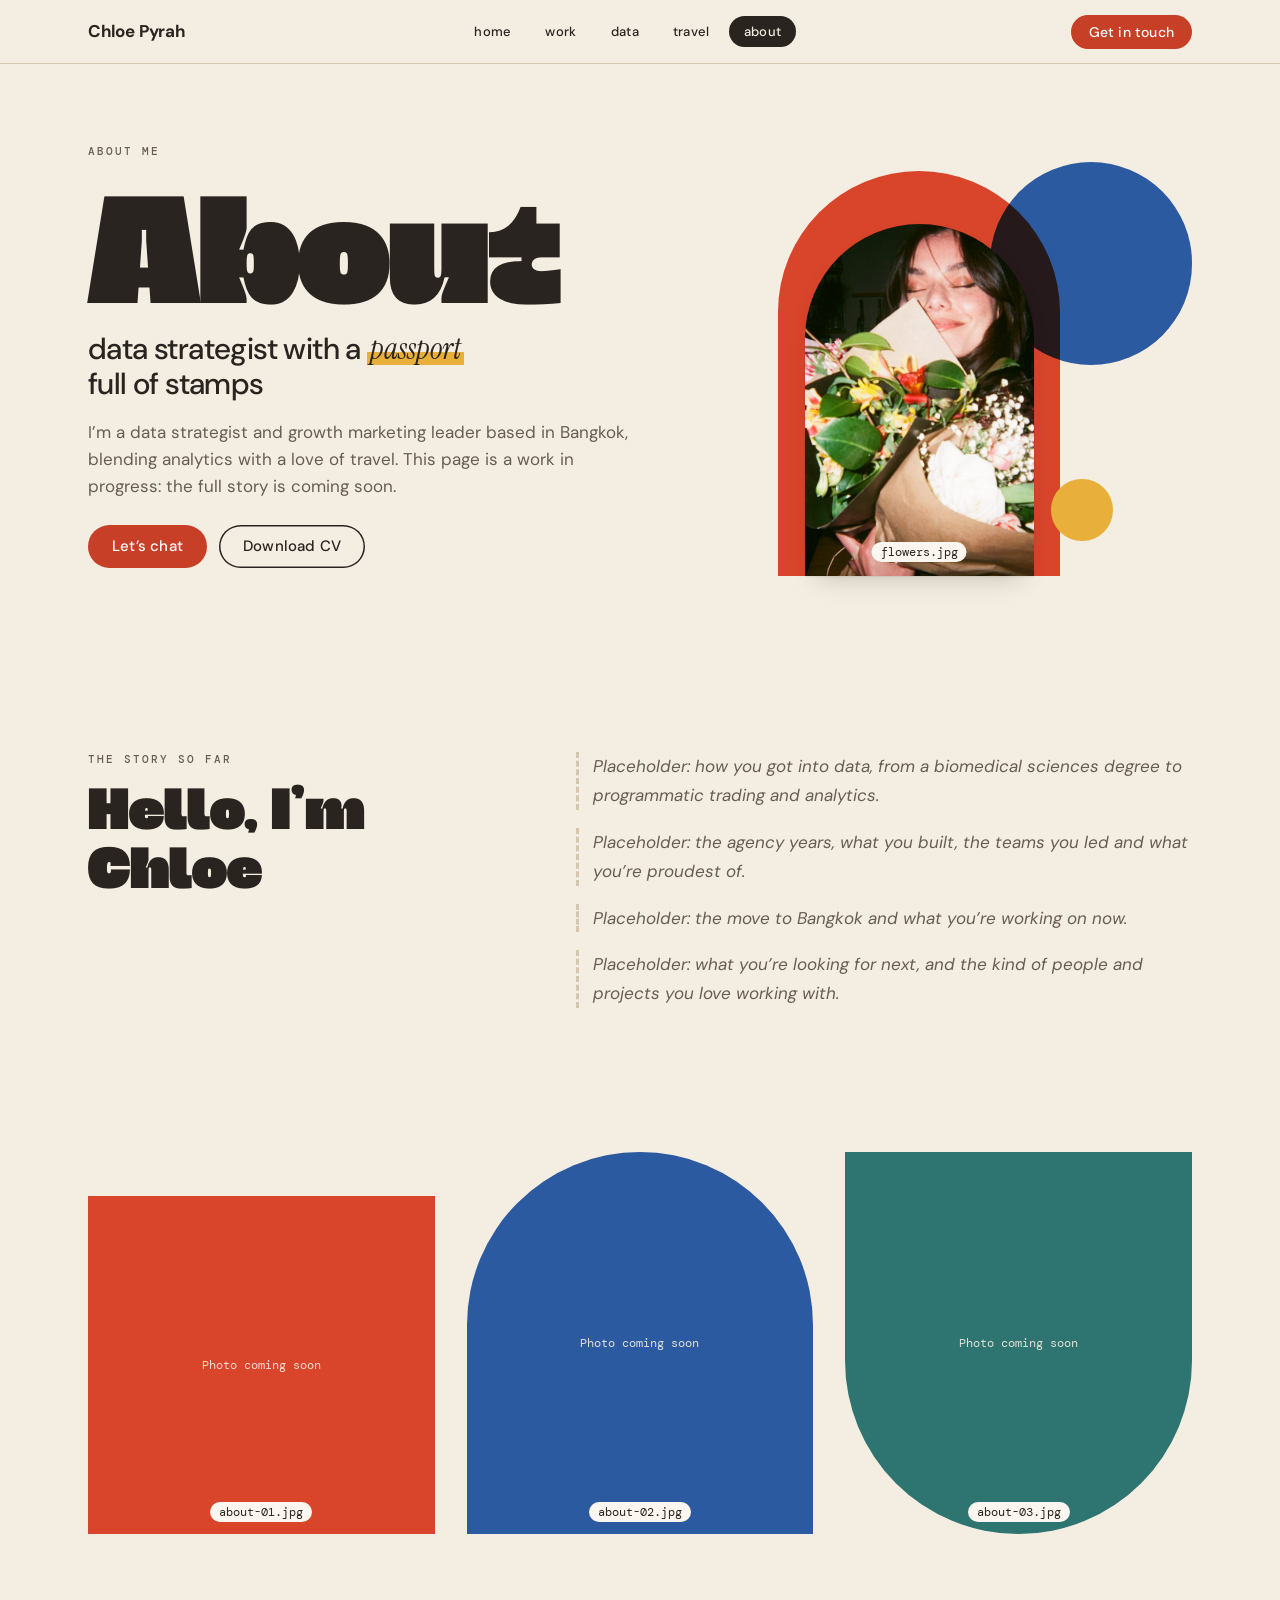
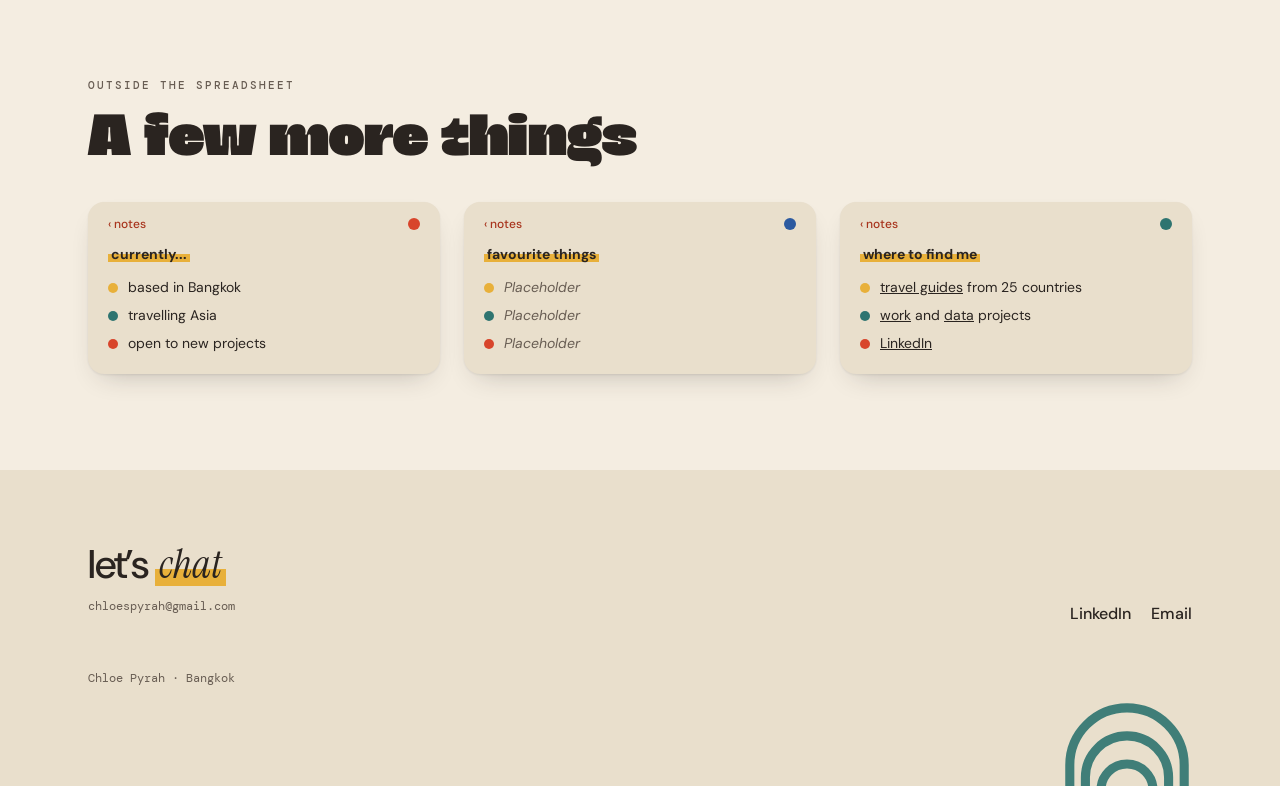
==== commit 731e33ac: "Photo and layout tweaks" ====
--- a/about.html
+++ b/about.html
@@ -77,7 +77,7 @@
       <div class="wrap">
         <div class="section-head"><div><p class="eyebrow">Outside the spreadsheet</p><h2 class="h-display" id="life-title">A few more things</h2></div></div>
         <div class="note-row note-row-3">
-          <aside class="cp-note"><div class="cp-note-bar"><span class="cp-note-app">&lsaquo; notes</span><span class="cp-note-pin cp-fill-red" aria-hidden="true"></span></div><p class="cp-note-title"><mark>currently...</mark></p><ul class="cp-note-list"><li>based in Bangkok</li><li>building this site by hand</li><li>open to new projects</li></ul></aside>
+          <aside class="cp-note"><div class="cp-note-bar"><span class="cp-note-app">&lsaquo; notes</span><span class="cp-note-pin cp-fill-red" aria-hidden="true"></span></div><p class="cp-note-title"><mark>currently...</mark></p><ul class="cp-note-list"><li>based in Bangkok</li><li>travelling Asia</li><li>open to new projects</li></ul></aside>
           <aside class="cp-note"><div class="cp-note-bar"><span class="cp-note-app">&lsaquo; notes</span><span class="cp-note-pin cp-fill-blue" aria-hidden="true"></span></div><p class="cp-note-title"><mark>favourite things</mark></p><ul class="cp-note-list placeholder-list"><li>Placeholder</li><li>Placeholder</li><li>Placeholder</li></ul></aside>
           <aside class="cp-note"><div class="cp-note-bar"><span class="cp-note-app">&lsaquo; notes</span><span class="cp-note-pin cp-fill-teal" aria-hidden="true"></span></div><p class="cp-note-title"><mark>where to find me</mark></p><ul class="cp-note-list"><li><span><a href="travel.html">travel guides</a> from 25 countries</span></li><li><span><a href="work.html">work</a> and <a href="data.html">data</a> projects</span></li><li><a href="https://linkedin.com/in/chloepyrah" target="_blank" rel="noopener">LinkedIn</a></li></ul></aside>
         </div>
--- a/assets/css/styles.css
+++ b/assets/css/styles.css
@@ -615,3 +615,295 @@
 .guide[hidden] { display: none; }
 .photo-slot { aspect-ratio: 4 / 4.4; }
 .photo-rect { aspect-ratio: 4 / 3.9; }
+/* Work focus cards: MMM matches the BI shape (rounded bottom), AI stays an arch */
+.focus-card:nth-child(3n+1) .cp-case-media { border-radius: 0 0 999px 999px; }
+@media (min-width: 761px) { .focus-card:nth-child(3n+1) .cp-case-media { aspect-ratio: 4 / 4.2; } }
+.focus-card:hover .cp-case-media { border-radius: 40px; }
+
+/* Case studies: feature card on the Work page */
+.case-feature-list { display: grid; gap: 32px; }
+.case-feature { display: grid; grid-template-columns: minmax(0, 1fr) minmax(0, 1.2fr); gap: 48px; align-items: center; padding: 40px; border-radius: 24px; background: var(--surface); box-shadow: var(--shadow-rest); color: var(--ink); text-decoration: none; transition: box-shadow .3s var(--cp-ease), transform .3s var(--cp-ease); }
+.case-feature:hover { box-shadow: var(--shadow-hover); transform: translateY(-3px); }
+.case-feature-art { position: relative; display: block; width: min(100%, 320px); aspect-ratio: 1; justify-self: center; --ph: var(--blue); --ph-2: var(--marker); --ph-3: var(--red); }
+.case-feature-text { display: grid; gap: 14px; justify-items: start; }
+.case-feature-title { font-size: 44px; line-height: 1; }
+.case-feature:hover .case-feature-title { color: var(--red); }
+.case-feature .cp-case-summary { font-size: 16px; line-height: 1.6; }
+@media (max-width: 760px) { .case-feature { grid-template-columns: 1fr; gap: 24px; padding: 24px; } .case-feature-art { width: min(70%, 240px); } .case-feature-title { font-size: 32px; } }
+
+/* Case study reading page */
+.cs-hero { padding-block: 56px 24px; }
+.cs-hero .wrap { display: grid; gap: 18px; justify-items: start; max-width: 960px; }
+.cs-back { margin-bottom: 8px; }
+.cs-hero .eyebrow { margin: 0; }
+.cs-title { margin: 0; font: 400 88px/.92 var(--font-display); letter-spacing: -1px; text-wrap: balance; }
+.cs-tags { display: flex; flex-wrap: wrap; gap: 8px; }
+.cs-intro { font-size: 19px; max-width: 54ch; }
+.cs-body { padding-top: 48px; }
+.cs-wrap { max-width: 760px; display: grid; gap: 56px; }
+.cs-block { display: grid; gap: 18px; font-size: 17px; line-height: 1.7; }
+.cs-block p { margin: 0; }
+.cs-h { margin: 0 0 4px; font: 400 40px/1 var(--font-display); }
+.cs-block:nth-child(5n+1) .cs-h { color: var(--blue); } .cs-block:nth-child(5n+2) .cs-h { color: var(--orange-ink); }
+.cs-block:nth-child(5n+3) .cs-h { color: var(--teal); } .cs-block:nth-child(5n+4) .cs-h { color: var(--red-ink); } .cs-block:nth-child(5n) .cs-h { color: var(--olive-ink); }
+.cs-list { background: var(--surface); border-radius: var(--radius-card); box-shadow: var(--shadow-rest); padding: 22px 26px; gap: 10px; font-size: 16px; line-height: 1.5; }
+.cs-quote { margin: 8px 0; padding: 28px 32px; border-radius: 0 var(--radius-card) var(--radius-card) 0; background: var(--linen); border-left: 6px solid var(--marker); }
+.cs-quote p { font: 400 italic 34px/1.2 var(--font-serif); }
+.cs-quote cite { display: block; margin-top: 12px; font: 400 12px/16px var(--font-mono); font-style: normal; color: var(--ink-muted); }
+@media (max-width: 640px) { .cs-title { font-size: 52px; } .cs-h { font-size: 30px; } .cs-quote p { font-size: 26px; } }
+.nobr { white-space: nowrap; }
+body[class*="page-case-"] .stat-row .cp-stat-value { font-size: 56px; }
+@media (max-width: 1100px) { body[class*="page-case-"] .stat-row .cp-stat-value { font-size: 72px; } }
+
+/* Work: shorter focus shapes (half height) */
+.focus-card .cp-case-media, .focus-card:nth-child(n) .cp-case-media { aspect-ratio: 4 / 2.1; }
+.focus-word { font-size: 64px; }
+@media (max-width: 760px) { .focus-card .cp-case-media, .focus-card:nth-child(n) .cp-case-media { aspect-ratio: 16 / 7; } }
+
+/* Case studies: one frame holding compact rows (room for three) */
+.case-feature-list { gap: 0; padding: 8px 32px; border-radius: 24px; background: var(--surface); box-shadow: var(--shadow-rest); }
+.case-feature { grid-template-columns: 150px minmax(0, 1fr); gap: 32px; padding: 24px 0; border-radius: 0; background: none; box-shadow: none; }
+.case-feature + .case-feature { border-top: 1px solid var(--line); }
+.case-feature:hover { box-shadow: none; transform: none; }
+.case-feature-art { width: 150px; }
+.case-feature-art .ph-label { display: none; }
+.case-feature-text { gap: 10px; }
+.case-feature-title { font-size: 32px; }
+.case-feature .cp-case-summary { font-size: 15px; line-height: 1.5; }
+@media (max-width: 760px) { .case-feature-list { padding: 4px 20px; } .case-feature { grid-template-columns: 1fr; gap: 16px; padding: 20px 0; } .case-feature-art { width: 110px; justify-self: start; } .case-feature-title { font-size: 26px; } }
+
+/* Case study: one shared column so every edge lines up */
+.cs-col { max-width: 956px; }
+@media (max-width: 899px) { .cs-col { max-width: none; } }
+.cs-hero .wrap.cs-col { max-width: 956px; }
+.cs-wrap.cs-col { max-width: 956px; }
+.cs-stats { grid-template-columns: repeat(3, minmax(0, 1fr)); margin-top: 0; }
+@media (max-width: 760px) { .cs-stats { grid-template-columns: 1fr; } }
+body[class*="page-case-"] .stat-row .cp-stat-value { font-size: 64px; }
+.cs-intro { max-width: none; }
+.cs-block { font-size: 18px; }
+.cs-body { padding-top: 24px; }
+.cs-body + .section .cta-band { margin-top: 0; }
+
+/* Footer: links sit on the page margin; arches tucked into the corner below them */
+@media (min-width: 761px) {
+  .site-footer .wrap { padding-right: 48px; }
+  .site-footer { padding-bottom: 56px; }
+  .footer-arches { width: 130px !important; right: max(48px, calc((100% - 1104px) / 2)); bottom: -30px; }
+  .site-footer { padding-bottom: 88px; }
+}
+
+/* Dashboards redrawn in the design system (case studies) */
+.dash-win { margin: 8px 0; }
+.dash-body { padding: 20px; display: grid; gap: 16px; background: var(--paper); }
+.dash-caption { margin: 0; font: 400 12px/16px var(--font-mono); color: var(--ink-muted); }
+.dash-grid { display: grid; gap: 12px; }
+.dash-grid-3 { grid-template-columns: repeat(3, minmax(0, 1fr)); }
+.dash-grid-2 { grid-template-columns: minmax(0, 1.4fr) minmax(0, 1fr); align-items: start; }
+.dash-grid-tiles { grid-template-columns: repeat(3, minmax(0, 1fr)); }
+.dash-grid-tiles-3 { grid-template-columns: repeat(2, minmax(0, 1fr)); }
+.dash-grid-tiles-5 { grid-template-columns: repeat(5, minmax(0, 1fr)); }
+.dash-panel { background: var(--surface); border-radius: 12px; box-shadow: 0 0 0 1px var(--line); padding: 14px 14px 8px; min-width: 0; }
+.dash-step { display: flex; align-items: center; gap: 8px; margin: 0 0 4px; font: 500 14px/1.3 var(--font-sans); }
+.dash-num { display: inline-grid; place-items: center; width: 20px; height: 20px; border-radius: 50%; font: 500 11px/1 var(--font-mono); color: var(--paper); flex: none; }
+.dash-num.cp-fill-marker, .dash-num.cp-fill-orange, .dash-num.cp-fill-olive { color: var(--on-marker); }
+.dash-note { margin: 0 0 6px; font-size: 12px; line-height: 1.4; color: var(--ink-muted); min-height: 34px; }
+.dash-svg { display: block; width: 100%; height: auto; overflow: visible; }
+.dash-axis { stroke: var(--line); stroke-width: 1; }
+.dash-grid-line { stroke: var(--line); stroke-width: 1; stroke-dasharray: 2 4; }
+.dash-val { font: 500 11px/1 var(--font-sans); fill: var(--ink); text-anchor: middle; }
+.dash-end { text-anchor: end; }
+.dash-cat, .dash-tick { font: 400 10px/1 var(--font-mono); fill: var(--ink-muted); text-anchor: middle; }
+.dash-tick { text-anchor: end; }
+.dash-fill-red { fill: var(--red); background: var(--red); } .dash-fill-blue { fill: var(--blue); background: var(--blue); }
+.dash-fill-teal { fill: var(--teal); background: var(--teal); } .dash-fill-orange { fill: var(--orange); background: var(--orange); }
+.dash-fill-olive { fill: var(--olive); background: var(--olive); } .dash-fill-marker { fill: var(--marker); background: var(--marker); }
+.dash-fill-grey { fill: var(--line); background: var(--line); }
+.dash-mark path { stroke: var(--surface); stroke-width: 2px; paint-order: stroke; transition: opacity .2s var(--cp-ease); }
+.dash-svg:hover .dash-mark path { opacity: .55; } .dash-svg .dash-mark:hover path { opacity: 1; }
+.dash-line { fill: none; stroke-width: 2px; stroke-linejoin: round; stroke-linecap: round; }
+.dash-stroke-teal { stroke: var(--teal); } .dash-stroke-red { stroke: var(--red); }
+.dash-legend { display: flex; flex-wrap: wrap; gap: 4px 14px; margin: 4px 0 8px; }
+.dash-key { display: inline-flex; align-items: center; gap: 6px; font-size: 12px; color: var(--ink-muted); }
+.dash-key i { width: 10px; height: 10px; border-radius: 3px; display: block; }
+.dash-tile { background: var(--surface); border-radius: 12px; box-shadow: 0 0 0 1px var(--line); padding: 12px 14px; display: grid; gap: 6px; align-content: space-between; min-height: 84px; }
+.dash-tile-label { font-size: 12px; line-height: 1.3; color: var(--ink-muted); }
+.dash-tile-value { font: 400 36px/1 var(--font-numerals); color: var(--ink); }
+.dash-tile-teal .dash-tile-value { color: var(--teal); } .dash-tile-red .dash-tile-value { color: var(--red-ink); }
+.dash-tile-blue .dash-tile-value { color: var(--blue); } .dash-tile-orange .dash-tile-value { color: var(--orange-ink); }
+.dash-tile-olive .dash-tile-value { color: var(--olive-ink); } .dash-tile-marker .dash-tile-value { color: var(--ink); box-shadow: inset 0 -4px 0 var(--marker); }
+.dash-list { list-style: none; margin: 4px 0 6px; padding: 0; display: grid; }
+.dash-list li { display: grid; grid-template-columns: 70px minmax(0, 1fr) auto; gap: 10px; align-items: center; padding: 8px 0; border-top: 1px solid var(--line); font-size: 13px; }
+.dash-list li:first-child { border-top: 0; }
+.dash-client { font: 400 11px/1.2 var(--font-mono); color: var(--ink-muted); }
+.dash-task { white-space: nowrap; overflow: hidden; text-overflow: ellipsis; }
+.dash-pri, .dash-status { font: 500 10px/1 var(--font-mono); letter-spacing: 1px; text-transform: uppercase; padding: 4px 8px; border-radius: var(--radius-pill); box-shadow: inset 0 0 0 1px var(--line); color: var(--ink-muted); }
+.dash-pri-urgent { background: var(--red-fill); color: var(--on-red); box-shadow: none; }
+.dash-pri-high { background: var(--marker); color: var(--on-marker); box-shadow: none; }
+.dash-status { background: var(--teal); color: var(--on-teal); box-shadow: none; }
+@media (max-width: 760px) {
+  .dash-body { padding: 12px; }
+  .dash-grid-3 { grid-template-columns: repeat(2, minmax(0, 1fr)); }
+  .dash-grid-2 { grid-template-columns: 1fr; }
+  .dash-grid-tiles-5 { grid-template-columns: repeat(3, minmax(0, 1fr)); }
+  .dash-tile-value { font-size: 28px; }
+}
+@media (max-width: 480px) { .dash-grid-3 { grid-template-columns: 1fr; } }
+
+/* Briefing template mock (ClickUp task, redrawn) */
+.bt { display: grid; grid-template-columns: minmax(0, 1.7fr) minmax(0, 1fr); gap: 12px; align-items: stretch; }
+.bt-main, .bt-activity { background: var(--surface); border-radius: 12px; box-shadow: 0 0 0 1px var(--line); padding: 16px; min-width: 0; }
+.bt-crumb { margin: 0 0 6px; font: 400 11px/1.4 var(--font-mono); color: var(--ink-muted); }
+.bt-title { margin: 0 0 14px; font: 700 20px/1.25 var(--font-sans); letter-spacing: -.3px; }
+.bt-meta { display: grid; grid-template-columns: auto 1fr auto 1fr; gap: 10px 12px; align-items: center; margin-bottom: 14px; }
+.bt-label { display: inline-flex; align-items: center; gap: 6px; font-size: 12px; color: var(--ink-muted); white-space: nowrap; }
+.bt-status { display: inline-block; font: 500 10px/1 var(--font-mono); letter-spacing: 1px; text-transform: uppercase; padding: 5px 9px; border-radius: var(--radius-pill); background: var(--blue); color: var(--on-blue); }
+.bt-date { font-size: 13px; }
+.bt-avatar { display: inline-grid; place-items: center; width: 24px; height: 24px; border-radius: 50%; font: 500 11px/1 var(--font-mono); }
+.bt-desc { border-radius: 10px; box-shadow: inset 0 0 0 1px var(--line); padding: 10px 12px; margin-bottom: 14px; }
+.bt-desc p { margin: 6px 0 0; font-size: 13px; line-height: 1.5; color: var(--ink-muted); font-style: italic; }
+.bt-sub { margin: 0 0 8px; font: 500 14px/1.3 var(--font-sans); }
+.bt-table { border-radius: 10px; box-shadow: inset 0 0 0 1px var(--line); overflow: hidden; }
+.bt-row { display: grid; grid-template-columns: 130px minmax(0, 1fr); gap: 10px; align-items: center; padding: 8px 12px; }
+.bt-row + .bt-row { border-top: 1px solid var(--line); }
+.bt-value { display: flex; flex-wrap: wrap; gap: 4px; }
+.bt-tag { font: 500 11px/1 var(--font-sans); padding: 5px 8px; border-radius: 6px; white-space: nowrap; }
+.bt-mark { display: inline-grid; place-items: center; width: 16px; height: 16px; border-radius: 50%; font: 500 9px/1 var(--font-mono); color: var(--paper); flex: none; }
+.bt-mark.cp-fill-marker { color: var(--on-marker); }
+.bt-activity { display: flex; flex-direction: column; }
+.bt-feed { list-style: none; margin: 0; padding: 0; display: grid; align-content: start; gap: 10px; font-size: 12px; line-height: 1.45; color: var(--ink-muted); flex: 1; }
+.bt-feed b { color: var(--ink); font-weight: 500; }
+.bt-comment { margin-top: 12px; font-size: 12px; color: var(--ink-muted); padding: 8px 12px; border-radius: var(--radius-pill); box-shadow: inset 0 0 0 1px var(--line); }
+.bt-key { display: flex; flex-wrap: wrap; gap: 8px 18px; font-size: 12px; color: var(--ink-muted); }
+.bt-key > span { display: inline-flex; align-items: center; gap: 6px; }
+@media (max-width: 760px) { .bt { grid-template-columns: 1fr; } .bt-meta { grid-template-columns: auto 1fr; } .bt-row { grid-template-columns: 1fr; gap: 6px; } }
+
+/* Dashboard fixes: no underline on black tiles; charts fill their panels */
+.dash-tile-marker .dash-tile-value { box-shadow: none; }
+.dash-stretch { align-items: stretch; }
+.dash-fill { display: flex; flex-direction: column; }
+.dash-fill .dash-svg { flex: 1; }
+
+/* Task statuses: three groups, eight statuses, with the amends loop */
+.st { display: grid; grid-template-columns: repeat(8, minmax(0, 1fr)); gap: 8px; }
+.st-group { margin: 0; padding: 8px 10px; border-radius: 10px 10px 0 0; background: var(--linen); font: 500 11px/1.2 var(--font-mono); letter-spacing: 1.5px; text-transform: uppercase; color: var(--ink-muted); text-align: center; grid-row: 1; }
+.st-card { grid-row: 2; display: grid; align-content: start; gap: 8px; padding: 12px 10px 14px; border-radius: 12px; min-height: 150px; }
+.st-name { font: 700 13px/1.2 var(--font-sans); }
+.st-text { font-size: 11.5px; line-height: 1.4; }
+.st-grey { background: var(--line); color: var(--ink); }
+.st-sky { background: var(--sky-deep); color: var(--ink); }
+.st-blue { background: var(--blue); color: var(--on-blue); }
+.st-olive { background: var(--olive); color: var(--on-marker); }
+.st-red { background: var(--red-fill); color: var(--on-red); }
+.st-marker { background: var(--marker); color: var(--on-marker); }
+.st-orange { background: var(--orange); color: var(--on-marker); }
+.st-teal { background: var(--teal); color: var(--on-teal); }
+.st-loop { display: grid; grid-template-columns: repeat(8, minmax(0, 1fr)); gap: 8px; height: 22px; margin-top: -4px; }
+.st-loop-line { grid-column: 3 / 8; margin: 0 calc(50% / 5); border: 2px solid var(--ink); border-top: 0; border-radius: 0 0 12px 12px; position: relative; margin-left: calc((100% / 5) / 2 - 1px); margin-right: calc((100% / 5) / 2 - 1px); }
+.st-loop-line::before { content: ""; position: absolute; left: -7px; top: -6px; border: 6px solid transparent; border-bottom: 8px solid var(--ink); border-top: 0; }
+.st-note { margin: 6px auto 0; max-width: 520px; text-align: center; font-size: 13px; line-height: 1.45; color: var(--ink-muted); }
+.st-note b { color: var(--blue); }
+.st-arrow { display: none; margin-right: 6px; color: var(--ink); }
+@media (max-width: 760px) {
+  .st { grid-template-columns: 1fr 1fr; }
+  .st-group, .st-card { grid-column: auto !important; grid-row: auto; }
+  .st-group { grid-column: 1 / -1 !important; border-radius: 10px; margin-top: 6px; }
+  .st-card { min-height: 0; }
+  .st-loop { display: none; }
+  .st-arrow { display: inline; }
+}
+.st-note { justify-self: center; }
+
+/* Case study card art: a mini brief form on flat shapes */
+.case-feature-art.page-hero-brief { --ph: var(--teal); --ph-2: var(--orange); --ph-3: var(--red); }
+.mini-brief { position: absolute; left: 22%; top: 18%; width: 62%; height: 70%; z-index: 2; background: var(--surface); border-radius: 10px; box-shadow: var(--shadow-hover); padding: 9% 9% 0; display: flex; flex-direction: column; gap: 7%; overflow: hidden; }
+.mini-brief i { display: block; border-radius: 999px; }
+.mb-top { display: flex; gap: 4px; position: absolute; left: 8%; top: 5%; }
+.mb-dot { width: 5px; height: 5px; background: var(--line); }
+.mb-top .mb-dot:nth-child(1) { background: var(--red); } .mb-top .mb-dot:nth-child(2) { background: var(--marker); } .mb-top .mb-dot:nth-child(3) { background: var(--teal); }
+.mb-title { display: block; height: 8px; width: 78%; border-radius: 999px; background: var(--ink); margin-top: 6%; }
+.mb-status { display: block; height: 8px; width: 38%; border-radius: 999px; background: var(--blue); }
+.mb-row { display: flex; align-items: center; gap: 4px; padding-top: 6%; border-top: 1px solid var(--line); }
+.mb-label { width: 26%; height: 5px; background: var(--line); margin-right: 6%; flex: none; }
+.mb-pill { height: 8px; width: 24%; }
+.mb-short { width: 14%; }
+.mb-blue { background: var(--blue); } .mb-orange { background: var(--orange); } .mb-olive { background: var(--olive); } .mb-teal { background: var(--teal); }
+.mb-av { width: 10px; height: 10px; border-radius: 50%; background: var(--red); }
+.case-feature-art.page-hero-brief .ph-arch { left: 0; width: 58%; }
+.case-feature-art.page-hero-brief .ph-dot { right: 4%; bottom: 4%; z-index: 3; }
+.mini-brief > span { flex: none; }
+
+/* Data page: full-width dashboard visual with copy beside the heading */
+.viz-wide { grid-template-columns: 1fr; gap: 28px; }
+.viz-wide .viz-copy { display: grid; grid-template-columns: minmax(0, 1fr) minmax(0, 1fr); column-gap: 48px; row-gap: 12px; align-items: start; }
+.viz-wide .viz-copy > .cp-case-meta, .viz-wide .viz-copy > .viz-title { grid-column: 1; }
+.viz-wide .viz-copy > .viz-text, .viz-wide .viz-copy > .link-arrow { grid-column: 2; }
+.viz-wide .viz-copy > .cp-case-meta { grid-row: 1; } .viz-wide .viz-copy > .viz-title { grid-row: 2; }
+.viz-wide .viz-copy > .viz-text:first-of-type { grid-row: 1 / span 2; } .viz-wide .viz-copy > .viz-text:nth-of-type(2) { grid-row: 3; }
+.viz-wide .viz-copy > .link-arrow { grid-row: 4; justify-self: start; }
+.dash-grid-tiles-4 { grid-template-columns: repeat(4, minmax(0, 1fr)); }
+.dash-grid-even { grid-template-columns: repeat(2, minmax(0, 1fr)); }
+@media (max-width: 760px) {
+  .viz-wide .viz-copy { grid-template-columns: 1fr; }
+  .viz-wide .viz-copy > * { grid-column: 1 !important; grid-row: auto !important; }
+  .dash-grid-tiles-4 { grid-template-columns: repeat(2, minmax(0, 1fr)); }
+  .dash-grid-even { grid-template-columns: 1fr; }
+}
+
+/* Audit scorecard */
+.au { background: var(--surface); border-radius: 12px; box-shadow: 0 0 0 1px var(--line); overflow: hidden; }
+.au-row { display: grid; grid-template-columns: minmax(0, 1.3fr) 1fr 1fr; gap: 12px; align-items: center; padding: 9px 16px; border-top: 1px solid var(--line); font-size: 14px; }
+.au-head { border-top: 0; font: 500 10px/1.3 var(--font-mono); letter-spacing: 1.5px; text-transform: uppercase; color: var(--ink-muted); background: var(--linen); }
+.au-group { padding: 10px 16px 6px; border-top: 1px solid var(--line); font: 500 11px/1.3 var(--font-mono); letter-spacing: 1.5px; text-transform: uppercase; color: var(--ink-muted); }
+.au-name { font-weight: 500; }
+.au-pill { justify-self: start; font: 500 11px/1 var(--font-sans); padding: 6px 10px; border-radius: var(--radius-pill); }
+.au-teal { background: var(--teal); color: var(--on-teal); } .au-blue { background: var(--blue); color: var(--on-blue); }
+.au-marker { background: var(--marker); color: var(--on-marker); } .au-red { background: var(--red-fill); color: var(--on-red); }
+@media (max-width: 480px) { .au-row { grid-template-columns: minmax(0, 1.2fr) 1fr 1fr; gap: 6px; padding: 8px 10px; font-size: 13px; } .au-pill { padding: 5px 7px; font-size: 10px; } }
+
+/* 12-month roadmap */
+.rm { display: grid; grid-template-columns: repeat(3, minmax(0, 1fr)); gap: 12px; }
+.rm-col { display: grid; gap: 10px; align-content: start; }
+.rm-head { display: flex; justify-content: space-between; align-items: baseline; padding: 12px 14px; border-radius: 12px; }
+.rm-red { background: var(--red-fill); color: var(--on-red); } .rm-blue { background: var(--blue); color: var(--on-blue); } .rm-teal { background: var(--teal); color: var(--on-teal); }
+.rm-phase { font: 400 26px/1 var(--font-display); }
+.rm-when { font: 400 11px/1.2 var(--font-mono); opacity: .9; }
+.rm-card { background: var(--surface); border-radius: 12px; box-shadow: 0 0 0 1px var(--line); padding: 14px; display: grid; gap: 6px; }
+.rm-num { display: inline-grid; place-items: center; width: 22px; height: 22px; border-radius: 50%; font: 500 11px/1 var(--font-mono); color: var(--paper); }
+.rm-title { font: 700 15px/1.25 var(--font-sans); }
+.rm-text { font-size: 13px; line-height: 1.45; color: var(--ink-muted); }
+@media (max-width: 760px) { .rm { grid-template-columns: 1fr; } }
+
+/* Card art: mini audit scorecard */
+.case-feature-art.page-hero-audit { --ph: var(--red); --ph-2: var(--blue); --ph-3: var(--marker); }
+.case-feature-art.page-hero-audit .ph-arch { left: 0; width: 58%; }
+.case-feature-art.page-hero-audit .ph-dot { right: 4%; bottom: 4%; z-index: 3; }
+.mini-audit { position: absolute; left: 22%; top: 20%; width: 62%; height: 66%; z-index: 2; background: var(--surface); border-radius: 10px; box-shadow: var(--shadow-hover); padding: 10% 9%; display: flex; flex-direction: column; justify-content: space-between; }
+.ma-row { display: flex; align-items: center; gap: 8%; flex: none; }
+.mini-audit i { display: block; flex: none; }
+.ma-label { width: 40%; height: 5px; border-radius: 999px; background: var(--line); }
+.ma-dot { width: 18%; height: 8px; border-radius: 999px; }
+.ma-teal { background: var(--teal); } .ma-blue { background: var(--blue); } .ma-red { background: var(--red); } .ma-marker { background: var(--marker); }
+.cs-title-long { font-size: 64px; line-height: .95; }
+@media (max-width: 640px) { .cs-title-long { font-size: 42px; } }
+
+/* Work: "out and about" photo strip */
+.moments { display: grid; grid-template-columns: repeat(3, minmax(0, 1fr)); gap: 32px; align-items: start; }
+.moment .photo-rect, .moment .photo-arch, .moment .photo-round { aspect-ratio: 4 / 4.2; }
+.moment { margin: 0; display: grid; gap: 14px; }
+.moment-media { display: block; aspect-ratio: 4 / 4.4; background-size: cover; background-position: center; background-color: var(--linen); }
+.moment-media.photo-rect { aspect-ratio: 4 / 3.9; }
+.moment-media.photo-arch { border-radius: 999px 999px 0 0; }
+.moment-media.photo-round { border-radius: 0 0 999px 999px; }
+.moment figcaption { display: grid; gap: 8px; justify-items: start; }
+.moment-text { font-size: 15px; line-height: 1.45; }
+@media (max-width: 760px) { .moments { grid-template-columns: 1fr; } .moment-media, .moment-media.photo-rect { aspect-ratio: 4 / 3.4; } }
+.page-hero-art .ph-photo { background-position: 50% 30%; }
+@media (max-width: 760px) { .moment .photo-rect, .moment .photo-arch, .moment .photo-round { aspect-ratio: 4 / 3.4; } }
+@media (min-width: 761px) { .moments .moment-media.photo-rect, .moments .moment-media.photo-arch, .moments .moment-media.photo-round { aspect-ratio: 4 / 4.2; } }
+
+/* Home "What you'll find here": half-height pictures */
+.home-doors .cp-case-media, .home-doors .cp-case:nth-child(n) .cp-case-media { aspect-ratio: 4 / 2.1; }
+.home-doors .cp-case-data .cp-case-media { background-position: center top; }
+@media (max-width: 760px) { .home-doors .cp-case-media, .home-doors .cp-case:nth-child(n) .cp-case-media { aspect-ratio: 16 / 7; } }
+.page-hero-work .ph-photo { background-position: 45% 40%; }
